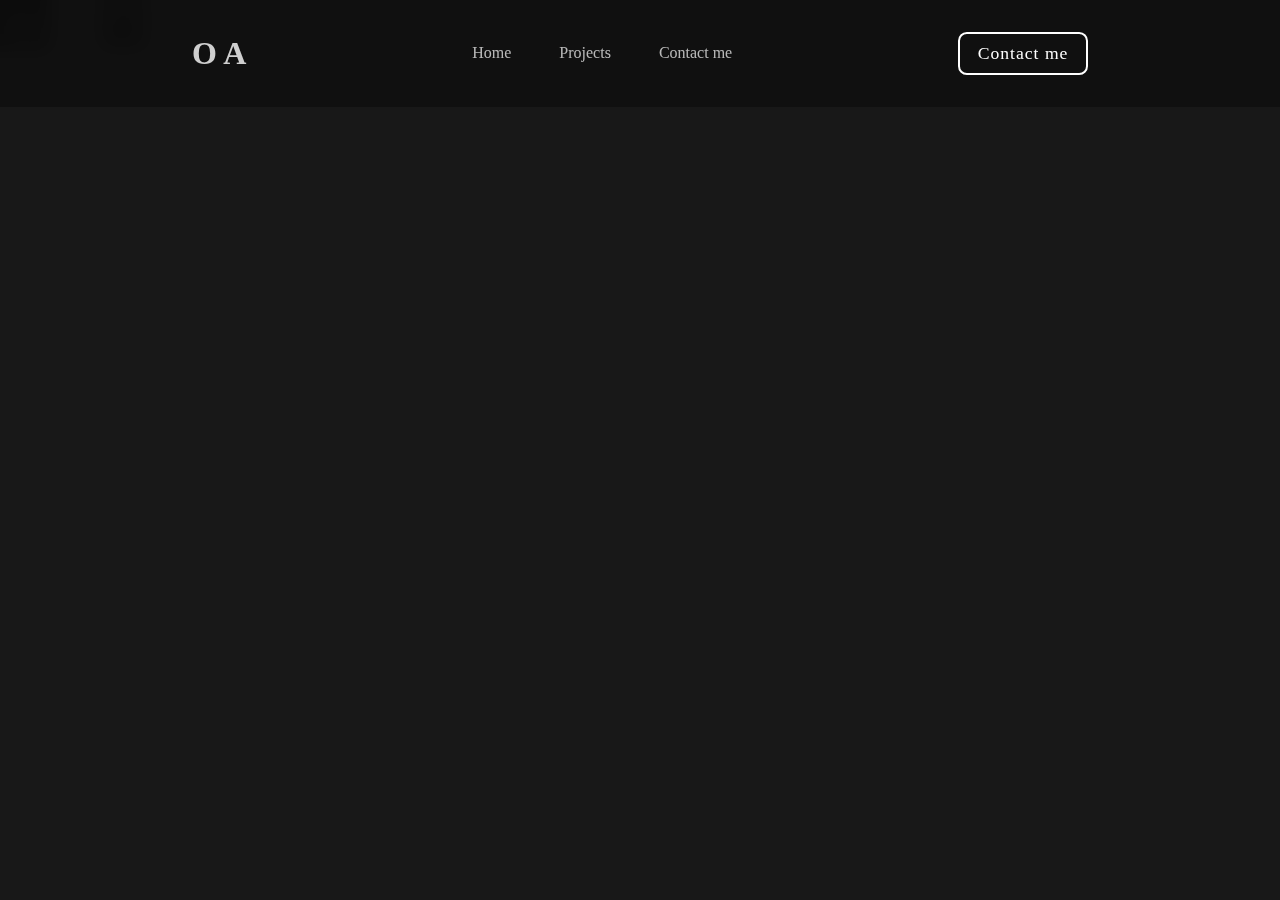
==== index.html @ d5fbc3ef "Created the site and designed nav" ====
<!DOCTYPE html>
<html lang="en">
  <!-- <img src="images/bg.jpg" alt="">--> 
<head>
    <meta charset="UTF-8"/>
    <meta name="viewport" content="width=device-width, initial-scale=1.0"/>
    <link rel="stylesheet" href="style.css"/>

    <title>Portfolio website</title>
  
    <!--<ul class="menu">
        <li class="menu_item">Home</li>
        <li class="menu_item">Projects</li>
        <li class="menu_item">Contact</li>
    </ul>-->
</head>

<body>
    <script src = "script.js"></script>
    <nav>
        <a class = "logo" href="#"> O A</a>
    <ul class="menu">
        <a href="#index.html">Home</a>
        <a href="#projects.html">Projects</a>
        <a href="#contact">Contact me</a>
    </ul>
    <a href="#contact" class="btn">Contact me</a>
    </nav>
  
    
        <!-- <section class="section1">
            <div class="Hello_div"><h1 class="Hello">Hello, my name is Osinachi Atama!</h1>
                <div class="Hello_message"><p>Hello! I'm Osinachi, a Computer Science major 
                    passionate about AI and Machine Learning solutions. I am also 
                    interested in building microprocessor-based projects.
                    </p>
                    <p>Great to meet you!</p>
                </div>
            </div> -->

       
       
        
        <!-- </section>
            <section class="section2">
            <h2 class="section_title1">Projects</h2>
            <div class="Project_gallery">
                <div class="Project1">
                    <img class = "Projectimg" src="images/calc.png" alt="">
                    <div   class="desc">My Calc-U-Later</div>   
                </div>
                
                <div class="Project1">
                    <img class = "Projectimg"src="images/turner_cb.png" alt="">
                    <div  class="desc">Floor</div>  
                </div>
                <div class="Project1">
                    <img class = "Projectimg"src="images/pexels-yaroslav-shuraev-8968660.jpg" alt="">
                    <div   class="desc">Third Project</div>    
                </div> 
            </div> -->

        </section class = "section3"> 
      
        <ul class="icons">
        <li class= "icon" class="linkedin"><a href="https://www.linkedin.com/in/osinachi-atama/"><img height = "50" width="50" src="images/linkedin.png" alt=""></a></li>
        <li class= "icon"><a href="https://github.com/OsinachiAtama"><img class= "github"src="images/github.png" alt="" height="50" width="50"></a></li>
        </ul>
        </section>
</body>
</html>
---- style.css ----
/*fonts
nexa
aquavgrotesque
*/
*{
    margin: 0; 
    padding:0;
    box-sizing: border-box;
    text-decoration: none;
    list-style: none;
    scroll-behavior: smooth;
    font-family: 'Poppins';

}

:root{
    --background: rgb(24,24,24);
    --second-background:rgb(21,21,21);
}

body{ 
    min-height: 100vh;
    background-color: var(--background);
}

nav{
    position: fixed;
    top:0;
    width: 100%;
    padding:2em 15%;
    display:flex;
    align-items: center;
    justify-content: space-between;
    background-color: rgba(15,15,15,0.8);
    backdrop-filter: blur(10px);
    z-index: 1000;
}

ul{ 
    display: flex;
    align-items: center;
    gap: 3em;
}

nav ul a{
    color:white; 
    opacity:0.7;
    transition: 0.2s ease-in-out;
}

nav ul a:hover{
    opacity: 1;
}

.logo{
    font-size: 2em;
    color: white;
    font-weight: 800;
    opacity: 0.8; 
    transition: 0.2s ease-in-out;
}
.logo:hover{
    opacity: 1;
}

.btn{
    padding:0.5em 1em;
    color: white;
    font-weight: 500;
    letter-spacing: 1px;
    border-radius: 0.5em;
    font-size: 1.1em;
    border:2px solid white;
    cursor: pointer;
    transition: 0.3s ease-in-out;
}

.btn:hover{
    
}



/* @font-face {
    font-family:AgencyB ;
    src: url(fonts/AGENCYB.TTF);
}
@font-face {
    font-family: AgencyR;
    src: url(fonts/AGENCYR.TTF);

}
@font-face {
    font-family: Heavynexa;
    src: url(fonts/Nexa-Heavy.ttf);
}
@font-face {
    font-family:Lightnexa;
    src: url(fonts/Nexa-ExtraLight.ttf);
}
@font-face {
    font-family: Margarethy;
    src: url(fonts/Margarethy.ttf);
} 




 .menu_main{
    background-color: black;
    margin: 0px;
    /* font-family:Lightnexa;
    list-style-type: none;
    float: right;
    margin-right: 300px;
    margin-top: 20px; 
    font-size: 22px;  
} 



 .initial1{
    font-family:Margarethy ;
    list-style-type: none;
    font-size: 50px;
    font-weight: 15px;
}
.initial2{
    font-family: Margarethy;
    list-style-type: none;
    font-size: 50px;
    /* margin-left: 30px; 
    font-weight: 15px;
    
} 



/* .Hello{
    font-family: Lightnexa;
    padding-top: 50px;
    padding-left: 50px;
    color:white;
}

.Hello_message{
    height: 400px;
    width: 400px;
    font-size: 30px;
    padding-left: 50px;
    padding-top: 0px;
    color:white;
}

.Hello_div{
    padding-top:200px ;
    font-family: AgencyR;
    font-size: 20px;
} */


/* .menu_main{
    font-family:Lightnexa;
    list-style-type: none;
    float: right;
    margin-right: 300px;
    margin-top: 20px; 
    font-size: 22px;
   

} */
/* .menu{ 
    float: left;
    //margin: 10px;
    
    text-decoration: none;
}
.menu_main:hover{
    font-family: Heavynexa;  
    color: rgb(39, 30, 30); 
   
}



body{

    /*background-position: 300px 300px;*/
    /*background-color:rgba(65, 61, 61, 0.627);
    /*margin-top: 50px;
    /*background-position:0px 100px;  
    background-repeat: no-repeat;
    background-attachment: scroll;
    background-color: rgb(21, 17, 17);
    
    background-size: contain;
  
   
    
}

.section2{
    background-color:rgba(247, 245, 249, 0.3) ;
    font-family: Lightnexa;
    border-radius: 25px;
    color: white;
    height: 500px;
    margin-bottom: 150px;   

   
}

.section_title1{ 
    text-align: center;
    font-family: Lightnexa;
    font-size: 30px;
    padding-top:40px;
}

.section_title1:hover{
   font-size: 35px;
   
}

.Project_gallery{
   
    /* margin-right: 20%; 
    margin-top: 60px;
    position: relative;
    left: 300px;
   
    top: 0;
    bottom: 0;
    
    right:0;
    margin: auto;
    /* float: right; 
 
   
}

.Project1{    
   float: left;
   padding: 10px;
   padding-left:130px; 
   position: relative;

   
}

.Projectimg{
    height: 250px;
    width: 200px;  
    border-radius: 5px;    
}

.Projectimg:hover{
    height: 270px;
    width: 220px;   
}


.desc{
    width: 200px;
    text-align: center;
}

.section3{
    border-style: solid;
    border-width: 5px;
    
    text-align: center;
} */
/* 
.icons{
    display: inline-block;    
    list-style-type: none;
    margin-inline-start: 41.5%;

   

} 

.icon{
    display: block;
    list-style-type: none;    
    float: left; 
    margin: 20px;
   
} 

.linkedin{ 
    margin-left: 100px;
} */
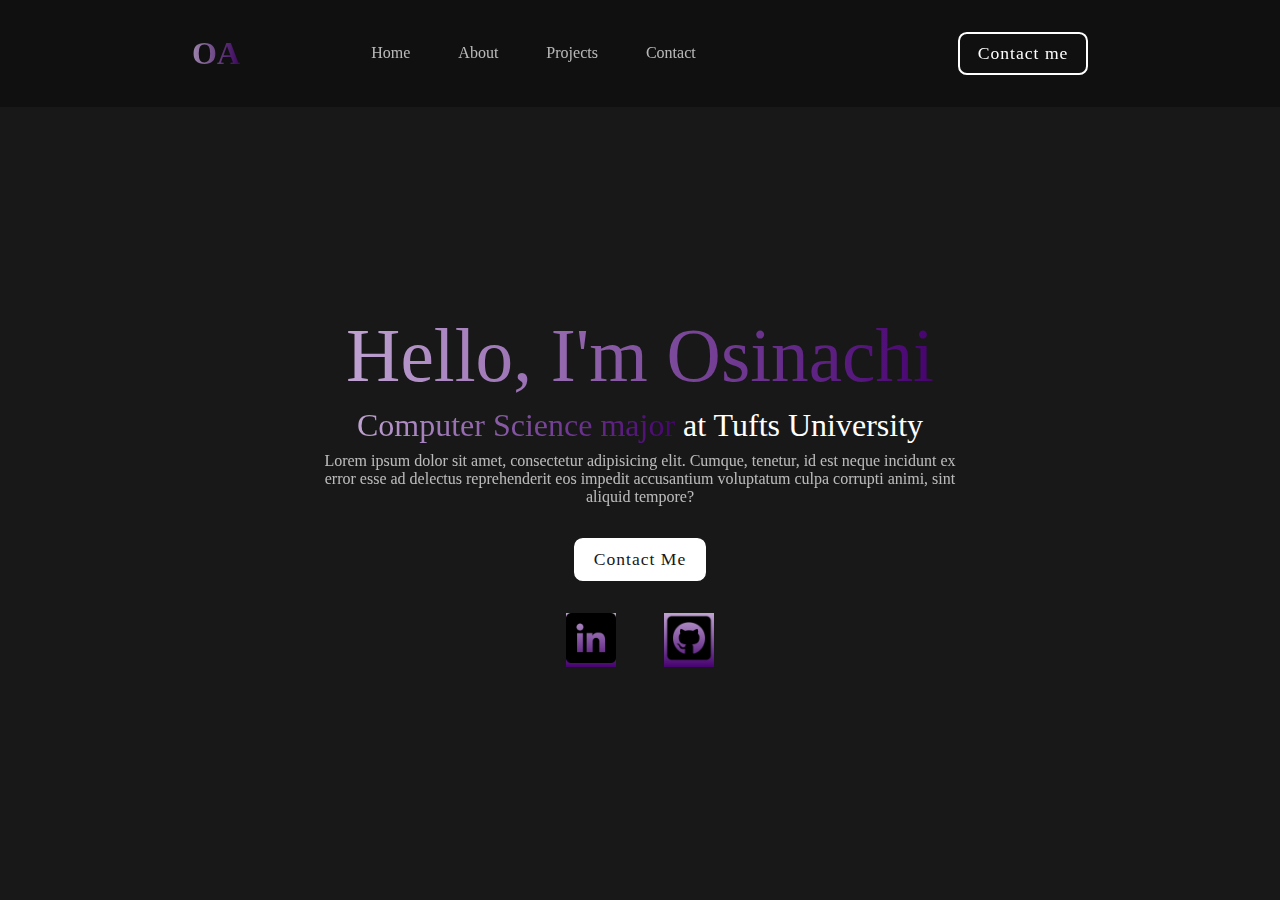
==== commit f45c7b3e: "Completed home page with gradient, little info and links to linedin and github" ====
--- a/index.html
+++ b/index.html
@@ -7,27 +7,49 @@
     <link rel="stylesheet" href="style.css"/>
 
     <title>Portfolio website</title>
-  
-    <!--<ul class="menu">
-        <li class="menu_item">Home</li>
-        <li class="menu_item">Projects</li>
-        <li class="menu_item">Contact</li>
-    </ul>-->
 </head>
 
 <body>
+    
+    <nav>
+        <a href="#" class = "logo" ><span>OA</span> </a>
+        <ul class="menu">
+            <a href="#index.html">Home</a>
+            <a href="#about.html">About</a>
+            <a href="#projects.html">Projects</a>
+            <a href="#contact">Contact</a>
+        </ul>
+        <!--Diff between an id and a class is that an id should be unique
+        but a class can be reused. "i" is used to italicize things -->
+        <i class="bx bx-menu-alt-right" id="menu"></i>
+        <a href="#contact" class="btn">Contact me</a>
+    </nav>
+    
+    <section id="home">
+        <img class = "profile" src="images/profile.jpg" alt="">
+
+        <div class="info-box">
+            <h1><span>Hello, I'm Osinachi</span></h1>
+            <h3><span>Computer Science major</span> at Tufts University</h3>
+            <p>Lorem ipsum dolor sit amet, consectetur adipisicing elit. 
+                Cumque, tenetur, id est neque incidunt ex error esse ad 
+                delectus reprehenderit eos impedit accusantium voluptatum 
+                culpa corrupti animi, sint aliquid tempore?</p>
+
+        </div>
+        <div class="btn-box">
+            <div class="btn">Contact Me</div>
+        </div>
+
+        <ul class="icons">
+            <a class= "icon" class="linkedin" href="https://www.linkedin.com/in/osinachi-atama/"><img height = "50" width="50" src="images/linkedin.png" alt=""></a>
+            <a class= "icon" href="https://github.com/OsinachiAtama"><img class= "github"src="images/github.png" alt="" height="50" width="50"></a>
+        </ul>
+
+
+    </section>
+
     <script src = "script.js"></script>
-    <nav>
-        <a class = "logo" href="#"> O A</a>
-    <ul class="menu">
-        <a href="#index.html">Home</a>
-        <a href="#projects.html">Projects</a>
-        <a href="#contact">Contact me</a>
-    </ul>
-    <a href="#contact" class="btn">Contact me</a>
-    </nav>
-  
-    
         <!-- <section class="section1">
             <div class="Hello_div"><h1 class="Hello">Hello, my name is Osinachi Atama!</h1>
                 <div class="Hello_message"><p>Hello! I'm Osinachi, a Computer Science major 
@@ -59,13 +81,5 @@
                     <div   class="desc">Third Project</div>    
                 </div> 
             </div> -->
-
-        </section class = "section3"> 
-      
-        <ul class="icons">
-        <li class= "icon" class="linkedin"><a href="https://www.linkedin.com/in/osinachi-atama/"><img height = "50" width="50" src="images/linkedin.png" alt=""></a></li>
-        <li class= "icon"><a href="https://github.com/OsinachiAtama"><img class= "github"src="images/github.png" alt="" height="50" width="50"></a></li>
-        </ul>
-        </section>
 </body>
 </html>--- a/style.css
+++ b/style.css
@@ -39,6 +39,7 @@
 ul{ 
     display: flex;
     align-items: center;
+    /*Creates a gap between every element in ul*/
     gap: 3em;
 }
 
@@ -76,8 +77,106 @@
 }
 
 .btn:hover{
-    
-}
+    background-color: white;
+    color: var(--background);
+    
+}
+
+span{
+    /*Sets the background of the text*/
+    background: linear-gradient(to right, #c0a3d2, #46036f );
+    /*Makes that background to only appear behind the text*/
+    background-clip: text;
+    /*Makes the text transparent so that it gets the color behind it..
+    Soo cool*/
+    color: transparent;
+}
+
+#menu{
+    color: white;
+    font-size: 3em;
+
+}
+
+section{
+    min-height: 100vh;
+    padding: 5% 15%;
+}
+
+#home{
+    display: flex;
+    /*This stacks everything in the flex from top to bottom*/
+    flex-direction: column;
+    align-items: center;
+    justify-content: center;
+    gap:2em;
+    color: white;
+}
+
+.profile{
+    width: 25vh;
+    border-radius: 50%;
+    margin-top: 3em;
+}
+
+.info-box{
+    display: flex;
+    flex-direction: column;
+    text-align: center;
+    gap:0.5em;
+    max-width: 650px;
+}
+
+.info-box h1{
+    font-size: 4.7em;
+    font-weight: 500;
+}
+
+.info-box h3{
+    font-size: 2em;
+    font-weight: 400;
+}
+
+.info-box p{
+    opacity: 0.7;
+}
+
+.btn-box{
+    display: flex;
+    gap: 1em;
+    align-items: center;
+    
+}
+
+.btn-box .btn:nth-of-type(1){
+    background-color:white;
+    color:var(--background);
+   
+}
+
+.btn-box .btn:nth-of-type(1):hover{
+    background-color:var(--background);
+    color:white;
+}
+
+.icon{
+    height: 6vh;
+    background: linear-gradient(to bottom, #c0a3d2, #46036f);
+    border:linear-gradient(to bottom, #c0a3d2, #46036f) ; 
+    background-clip: content-box;
+    gap:3em; 
+} 
+
+
+::-webkit-scrollbar{
+    width: 20px;
+    background-color: var(--background);
+}
+
+::-webkit-scrollbar-thumb{
+    background: linear-gradient(to bottom, #c0a3d2, #46036f ) ;
+}
+
 
 
 
@@ -272,23 +371,3 @@
     text-align: center;
 } */
 /* 
-.icons{
-    display: inline-block;    
-    list-style-type: none;
-    margin-inline-start: 41.5%;
-
-   
-
-} 
-
-.icon{
-    display: block;
-    list-style-type: none;    
-    float: left; 
-    margin: 20px;
-   
-} 
-
-.linkedin{ 
-    margin-left: 100px;
-} */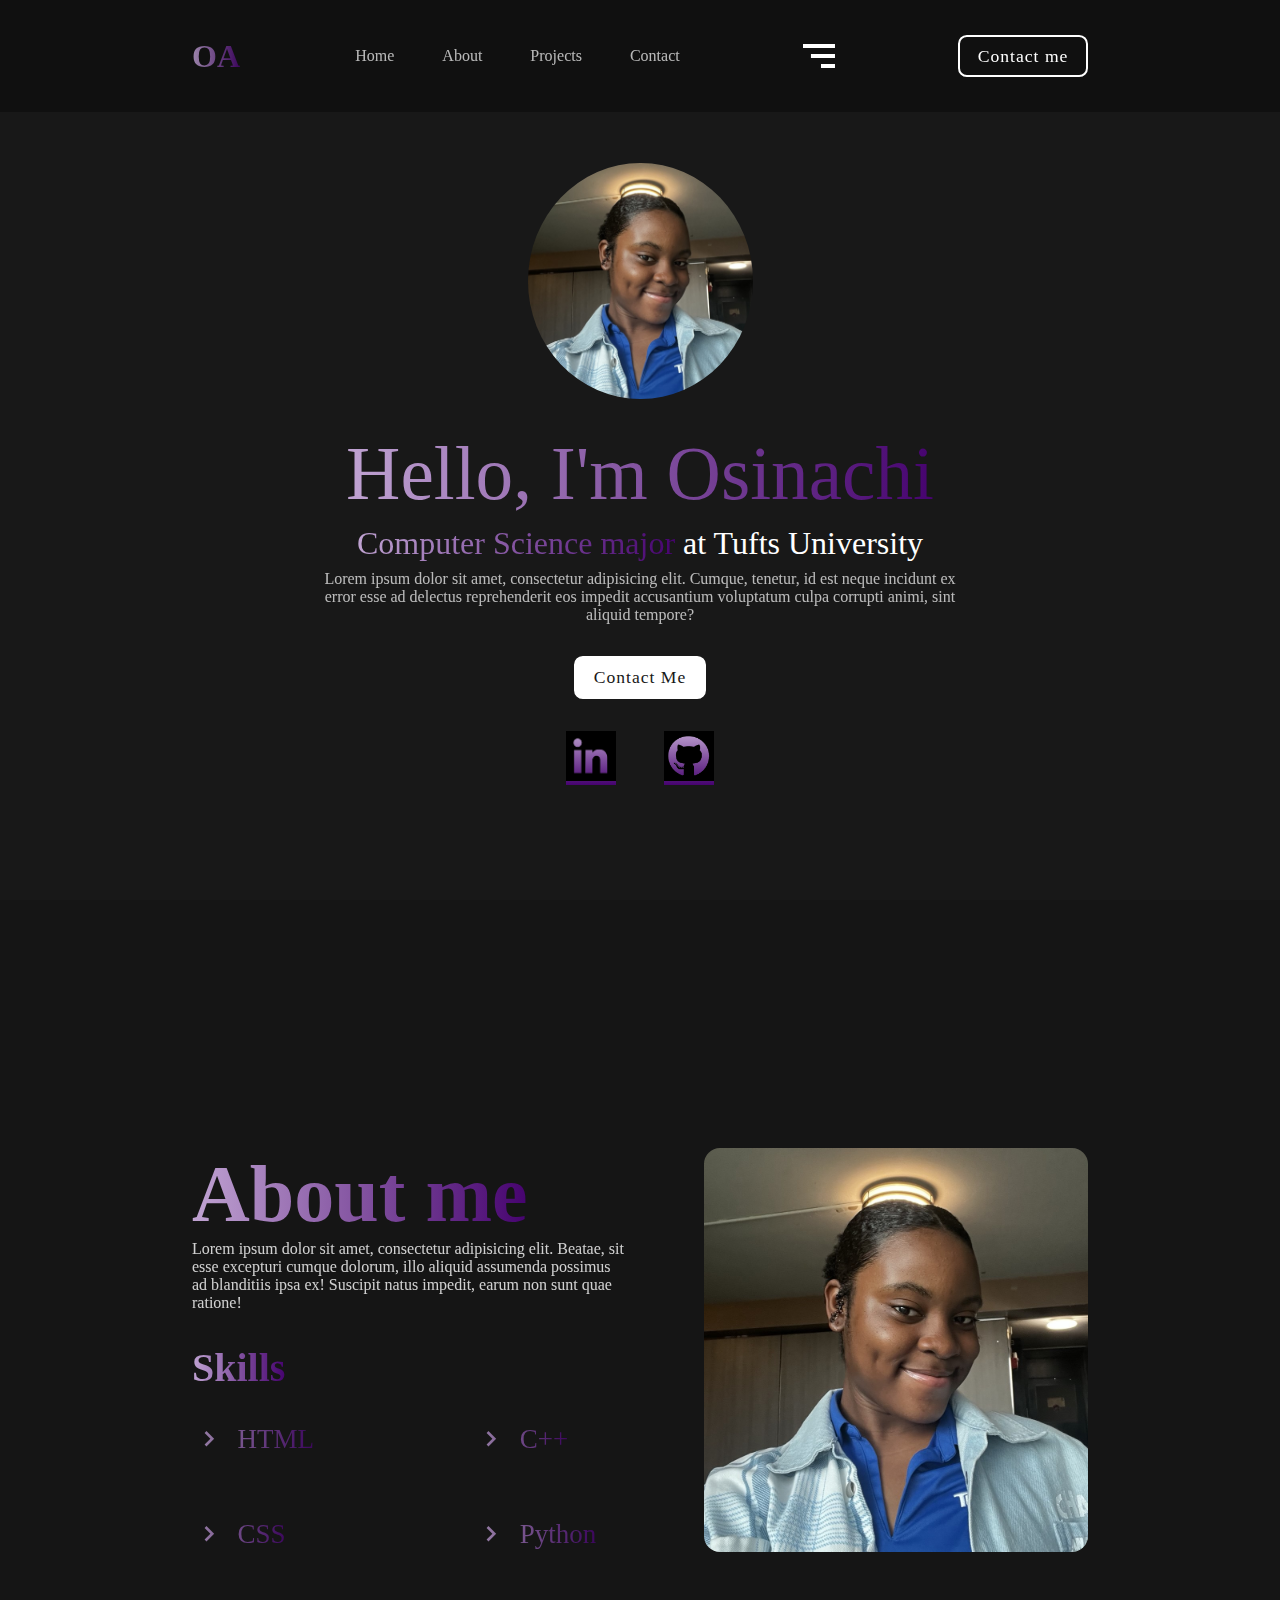
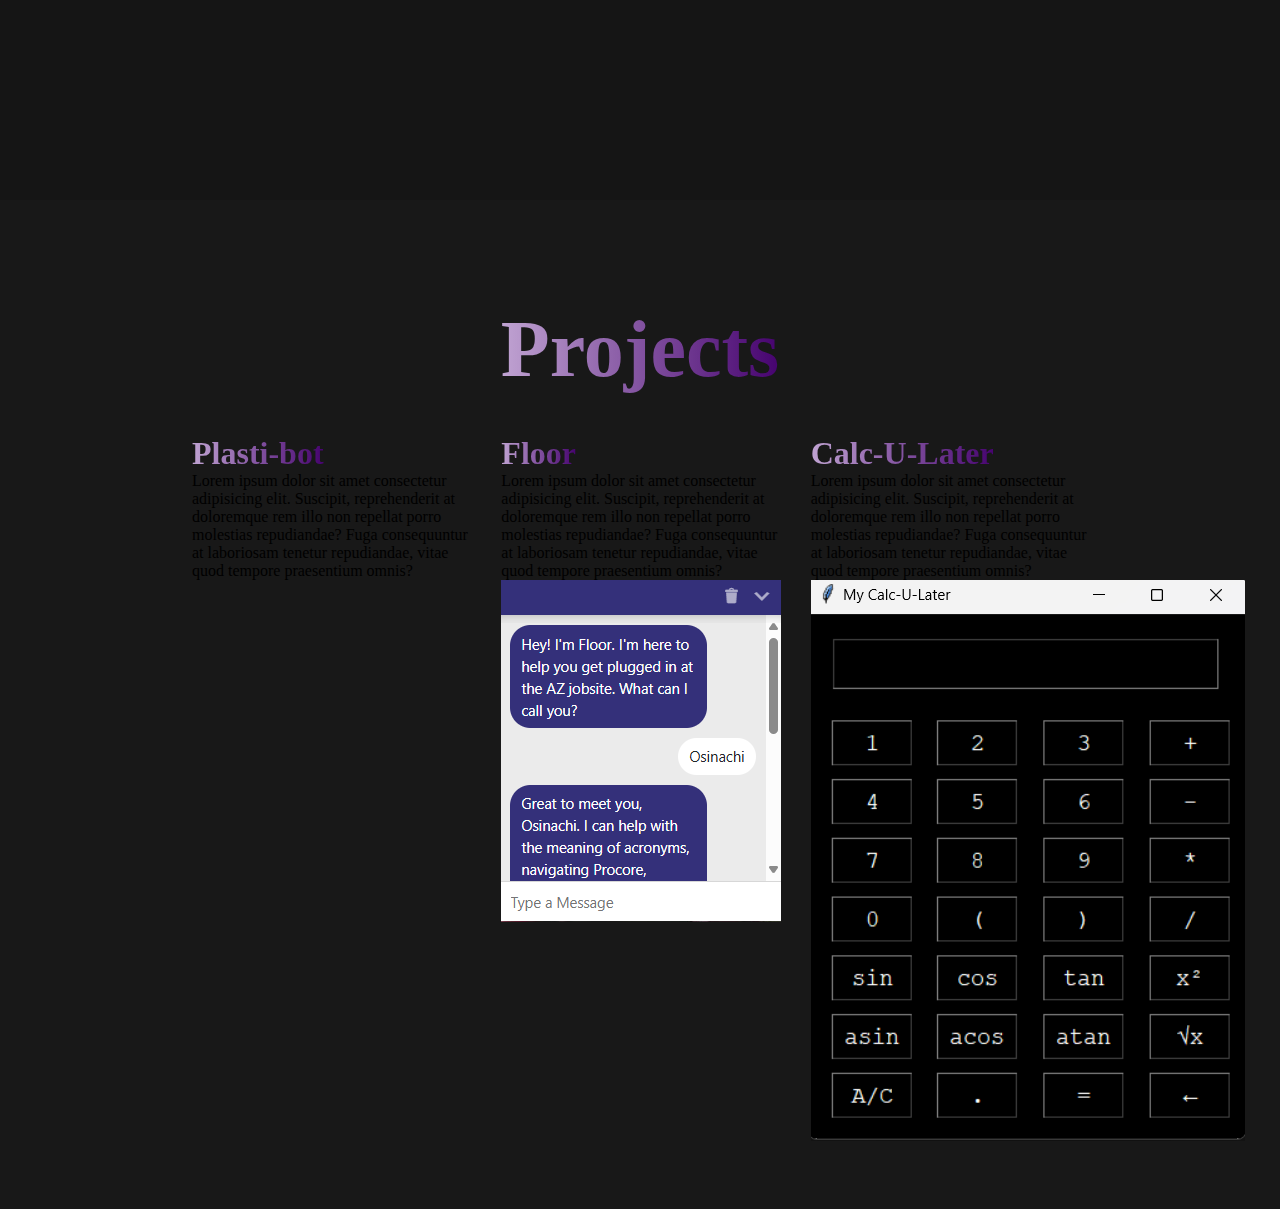
==== commit 0d8f2e03: "Completed about page, started Projects page" ====
--- a/index.html
+++ b/index.html
@@ -4,6 +4,9 @@
 <head>
     <meta charset="UTF-8"/>
     <meta name="viewport" content="width=device-width, initial-scale=1.0"/>
+    <!-- Used to add the website where I will be linking my icos from: -->
+    <link href='https://unpkg.com/boxicons@2.1.1/css/boxicons.min.css' 
+    rel='stylesheet'>
     <link rel="stylesheet" href="style.css"/>
 
     <title>Portfolio website</title>
@@ -21,7 +24,8 @@
         </ul>
         <!--Diff between an id and a class is that an id should be unique
         but a class can be reused. "i" is used to italicize things -->
-        <i class="bx bx-menu-alt-right" id="menu"></i>
+        <i class="bx bx-menu-alt-right" id="menu"></i> 
+         <!-- i tag is also used to add icons... -->
         <a href="#contact" class="btn">Contact me</a>
     </nav>
     
@@ -46,6 +50,90 @@
             <a class= "icon" href="https://github.com/OsinachiAtama"><img class= "github"src="images/github.png" alt="" height="50" width="50"></a>
         </ul>
 
+
+    </section>
+
+    <section id="about">
+        <div class="about-box">
+            <div class="about-info">
+                <h1><span>About me</span></h1>
+                <p>Lorem ipsum dolor sit amet, consectetur adipisicing elit. 
+                Beatae, sit esse excepturi cumque dolorum, illo aliquid 
+                assumenda possimus ad blanditiis ipsa ex! Suscipit natus 
+                impedit, earum non sunt quae ratione!</p>
+            </div>
+
+            <h2><span>Skills</span></h2>
+
+            <div class=" skills"> 
+                <ul>
+                    <li>
+                        <span><i class='bx bx-chevron-right'></i>HTML</span>
+                    </li>
+
+                    <li>
+                        <span><i class='bx bx-chevron-right'></i>CSS</span>
+                    </li>
+                </ul>
+                <ul>
+                    <li>
+                        <span><i class='bx bx-chevron-right'></i>C++</span>
+                    </li>
+
+                    <li>
+                        <span><i class='bx bx-chevron-right'></i>Python</span>
+                    </li>
+                </ul>
+            </div>
+             
+        </div>
+        <img src="./images/profile.jpg" alt="">
+    </section>
+
+    <section class="Projects">
+        <h1 class="header"><span>Projects</span></h1>
+        
+        <div class="project-container">
+            <div class="box">
+                <h1><span>Plasti-bot</span></h1>
+                <p>
+                    Lorem ipsum dolor sit amet consectetur adipisicing elit. 
+                    Suscipit, reprehenderit at doloremque rem illo non repellat
+                    porro molestias repudiandae? Fuga consequuntur at 
+                    laboriosam tenetur repudiandae, vitae quod tempore 
+                    praesentium omnis?
+                </p>
+                <img src="./images/pbot_img.jpg" alt="">
+
+            </div>
+
+            <div class="box">
+                <h1><span>Floor</span></h1>
+                <p>
+                    Lorem ipsum dolor sit amet consectetur adipisicing elit. 
+                    Suscipit, reprehenderit at doloremque rem illo non repellat
+                    porro molestias repudiandae? Fuga consequuntur at 
+                    laboriosam tenetur repudiandae, vitae quod tempore 
+                    praesentium omnis?
+                </p>
+                <img src="./images/turner_cb.png" alt="">
+
+            </div>
+
+            <div class="box">
+                <h1><span>Calc-U-Later</span></h1>
+                <p>
+                    Lorem ipsum dolor sit amet consectetur adipisicing elit. 
+                    Suscipit, reprehenderit at doloremque rem illo non repellat
+                    porro molestias repudiandae? Fuga consequuntur at 
+                    laboriosam tenetur repudiandae, vitae quod tempore 
+                    praesentium omnis?
+                </p>
+                <img src="./images/calc.png" alt="">
+
+            </div>
+
+        </div>
 
     </section>
 
--- a/style.css
+++ b/style.css
@@ -114,7 +114,8 @@
 }
 
 .profile{
-    width: 25vh;
+    width: 25vh; /*25% view port height, useful in creating responsive designs
+    vw means viewport width*/
     border-radius: 50%;
     margin-top: 3em;
 }
@@ -176,6 +177,92 @@
 ::-webkit-scrollbar-thumb{
     background: linear-gradient(to bottom, #c0a3d2, #46036f ) ;
 }
+
+/*---------------------About page-------------------*/
+
+#about{
+    background-color: var(--second-background);
+    display: flex;
+    align-items: center;
+    justify-content: center;
+    gap:5em;
+}
+
+#about img{
+    width: 30vw;
+    border-radius: 1em;
+}
+
+.about-box{
+    display: flex;
+    flex-direction: column;
+    text-align: left;
+    gap: 2em;
+}
+
+.about-box h1{
+    font-size: 5em;
+}
+
+.about-box p{
+    color:white;
+    opacity: 0.8;
+}
+
+.skills{
+    display: flex;
+    text-align: left;
+    gap:10em;
+}
+
+.skills ul{
+    font-size: 1.3em;
+    font-weight: 500;
+    display: flex;
+    flex-direction: column;
+    color: white;
+    opacity:0.8;
+    align-items: baseline;
+}
+
+.skills ul li span{
+    display:flex;
+    align-items: center;
+    gap:0.5em;
+    font-size: 1.3em;
+    transition: 0.3s ease-in-out;
+}
+
+.skills ul li span:hover{
+    transform: translateX(10px); /*Moves everything to the right 10px when you hover*/
+}
+
+.skills ul li i{
+    font-size: 1.2em;
+}
+
+.about-box h2{
+    font-size: 2.5em;
+}
+
+/*---------------------Projects page-------------------*/
+
+#projects{
+    background-color: var(--background);
+}
+
+.header{
+    text-align: center;
+    font-size: 5em;
+    margin: 0.5em 0;
+}
+
+.project-container{
+    display: grid;
+    grid-template-columns: repeat(auto-fit, minmax(250px, 1fr));
+    gap: 2em;
+}
+
 
 
 
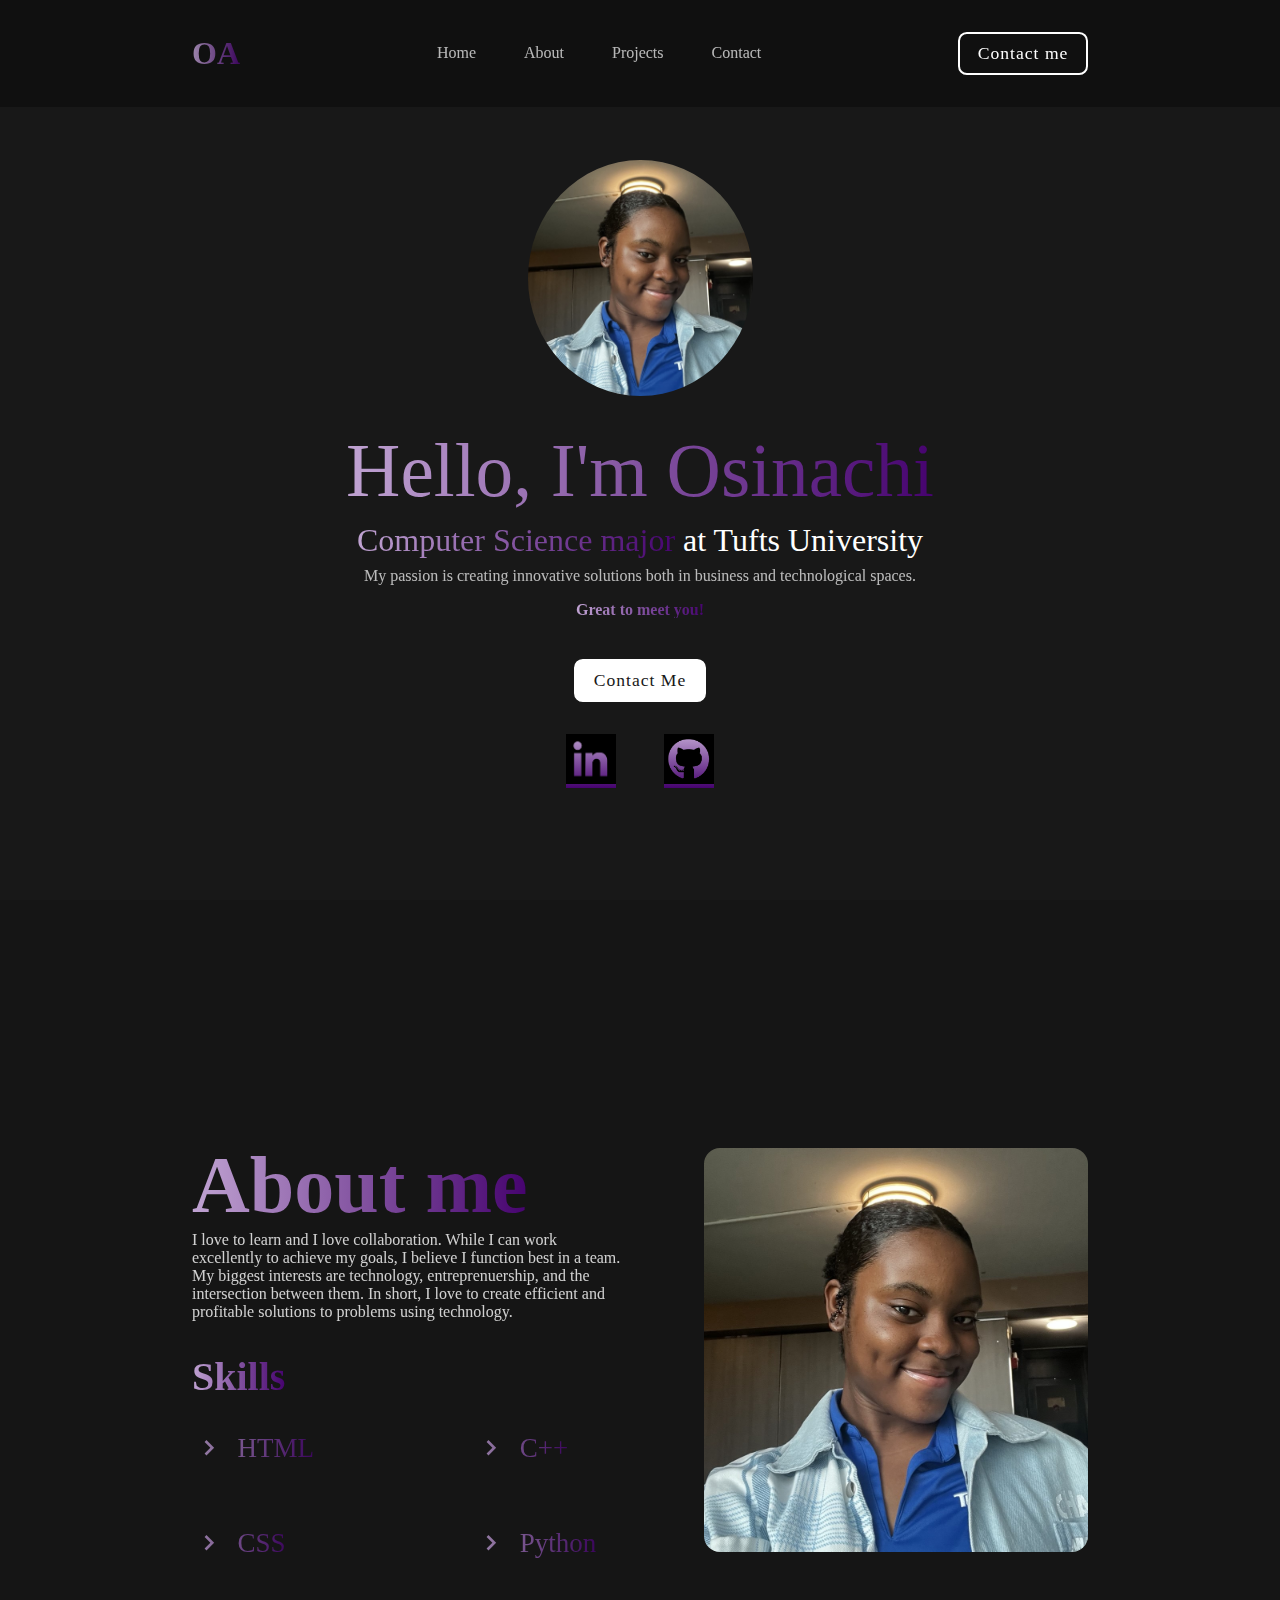
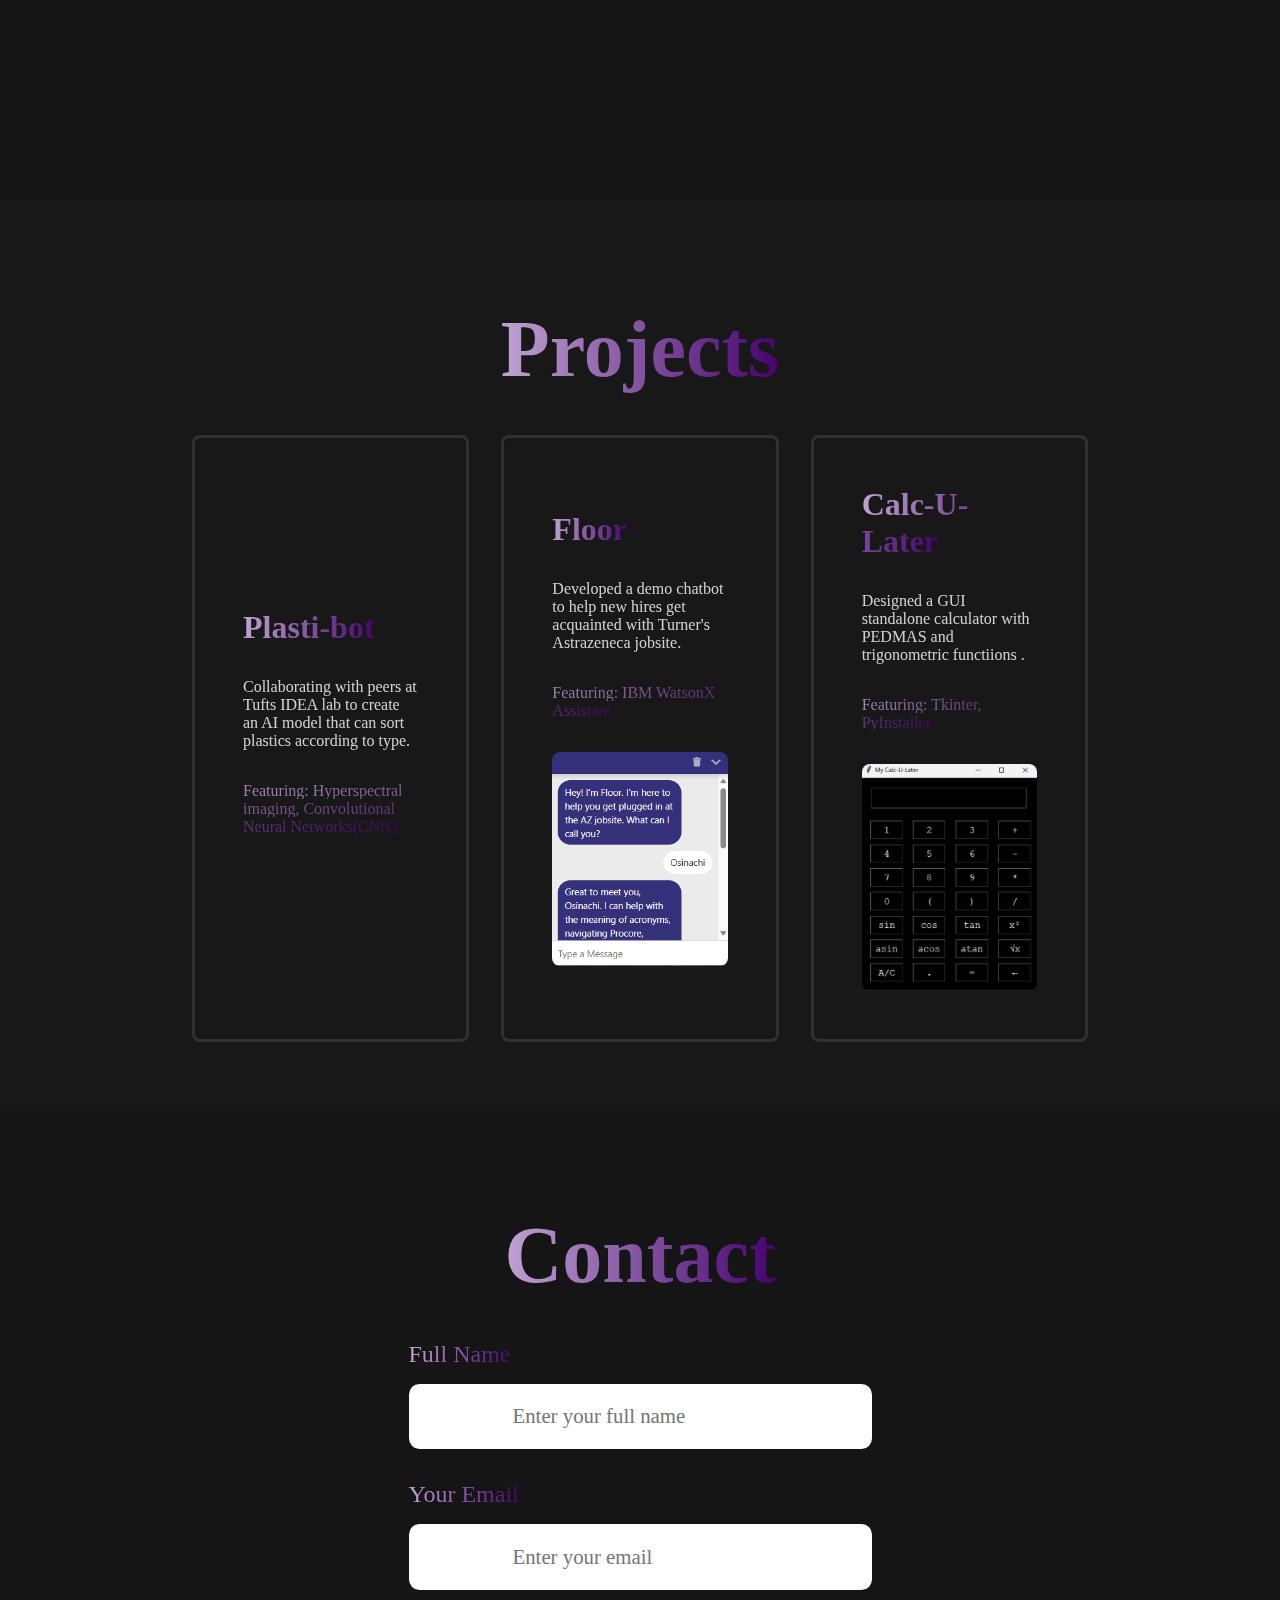
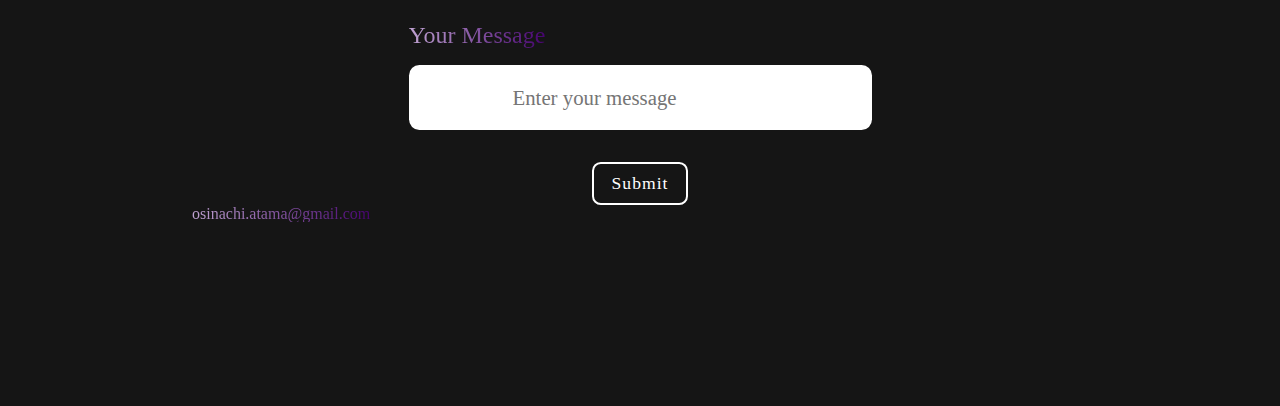
==== commit 145c6767: "Added new images, reviewed info boxes to put the right information" ====
--- a/index.html
+++ b/index.html
@@ -17,14 +17,14 @@
     <nav>
         <a href="#" class = "logo" ><span>OA</span> </a>
         <ul class="menu">
-            <a href="#index.html">Home</a>
-            <a href="#about.html">About</a>
-            <a href="#projects.html">Projects</a>
+            <a href="#home">Home</a>
+            <a href="#about">About</a>
+            <a href="#Projects">Projects</a>
             <a href="#contact">Contact</a>
         </ul>
         <!--Diff between an id and a class is that an id should be unique
         but a class can be reused. "i" is used to italicize things -->
-        <i class="bx bx-menu-alt-right" id="menu"></i> 
+        <!-- <i class="bx bx-menu-alt-right" id="menu"></i>  -->
          <!-- i tag is also used to add icons... -->
         <a href="#contact" class="btn">Contact me</a>
     </nav>
@@ -35,10 +35,11 @@
         <div class="info-box">
             <h1><span>Hello, I'm Osinachi</span></h1>
             <h3><span>Computer Science major</span> at Tufts University</h3>
-            <p>Lorem ipsum dolor sit amet, consectetur adipisicing elit. 
-                Cumque, tenetur, id est neque incidunt ex error esse ad 
-                delectus reprehenderit eos impedit accusantium voluptatum 
-                culpa corrupti animi, sint aliquid tempore?</p>
+            <p>My passion is creating innovative solutions both in business 
+                and technological spaces.
+               
+            </p>
+            <p> <h4><span> Great to meet you!</span></h4></p>
 
         </div>
         <div class="btn-box">
@@ -57,10 +58,13 @@
         <div class="about-box">
             <div class="about-info">
                 <h1><span>About me</span></h1>
-                <p>Lorem ipsum dolor sit amet, consectetur adipisicing elit. 
-                Beatae, sit esse excepturi cumque dolorum, illo aliquid 
-                assumenda possimus ad blanditiis ipsa ex! Suscipit natus 
-                impedit, earum non sunt quae ratione!</p>
+                <p>I love to learn and I love collaboration. While I can work 
+                    excellently to achieve my goals, I believe I function best 
+                    in a team. My biggest interests are technology, entreprenuership,
+                    and the intersection between them. In short, I love to create 
+                    efficient and profitable solutions to problems using technology.
+                 
+                </p>
             </div>
 
             <h2><span>Skills</span></h2>
@@ -90,32 +94,31 @@
         <img src="./images/profile.jpg" alt="">
     </section>
 
-    <section class="Projects">
+    <section id="Projects">
         <h1 class="header"><span>Projects</span></h1>
         
         <div class="project-container">
             <div class="box">
                 <h1><span>Plasti-bot</span></h1>
                 <p>
-                    Lorem ipsum dolor sit amet consectetur adipisicing elit. 
-                    Suscipit, reprehenderit at doloremque rem illo non repellat
-                    porro molestias repudiandae? Fuga consequuntur at 
-                    laboriosam tenetur repudiandae, vitae quod tempore 
-                    praesentium omnis?
+                    Collaborating with peers at Tufts IDEA lab to create an 
+                    AI model that can sort plastics according to type.
                 </p>
-                <img src="./images/pbot_img.jpg" alt="">
+                <p><span>Featuring: Hyperspectral imaging, Convolutional 
+                    Neural Networks(CNN). 
+                </span></p>
+                <img src="./images/pbot2.jpg" alt="">
 
             </div>
 
             <div class="box">
                 <h1><span>Floor</span></h1>
                 <p>
-                    Lorem ipsum dolor sit amet consectetur adipisicing elit. 
-                    Suscipit, reprehenderit at doloremque rem illo non repellat
-                    porro molestias repudiandae? Fuga consequuntur at 
-                    laboriosam tenetur repudiandae, vitae quod tempore 
-                    praesentium omnis?
+                    Developed a demo chatbot to help new hires get acquainted 
+                    with Turner's Astrazeneca jobsite.
                 </p>
+                <p><span>Featuring: IBM WatsonX Assistant 
+                </span></p>
                 <img src="./images/turner_cb.png" alt="">
 
             </div>
@@ -123,12 +126,11 @@
             <div class="box">
                 <h1><span>Calc-U-Later</span></h1>
                 <p>
-                    Lorem ipsum dolor sit amet consectetur adipisicing elit. 
-                    Suscipit, reprehenderit at doloremque rem illo non repellat
-                    porro molestias repudiandae? Fuga consequuntur at 
-                    laboriosam tenetur repudiandae, vitae quod tempore 
-                    praesentium omnis?
+                  Designed a GUI standalone calculator with PEDMAS and 
+                  trigonometric functiions . 
                 </p>
+                <p><span>Featuring: Tkinter, PyInstaller
+                </span></p>
                 <img src="./images/calc.png" alt="">
 
             </div>
@@ -137,37 +139,42 @@
 
     </section>
 
+    <section id="contact">
+        <h1 class="header"><span>Contact</span></h1>
+
+        <form action="#">
+            <div class="input-box">
+                <span>Full Name</span>
+                <input type="text" placeholder="Enter your full name">
+            </div>
+
+            <div class="input-box">
+                <span>Your Email</span>
+                <input type="text" placeholder="Enter your email">
+            </div>
+
+            <div class="input-box">
+                <span>Your Message</span>
+                <input type="text" placeholder="Enter your message">
+            </div>
+
+            <div class="btn">Submit</div>
+        </form>
+
+        <footer>
+            <div class="col-left">
+                <span> 
+                    osinachi.atama@gmail.com
+                </span>
+            </div>
+
+            <div class="col-right">
+
+            </div>
+        </footer>
+
+    </section>
     <script src = "script.js"></script>
-        <!-- <section class="section1">
-            <div class="Hello_div"><h1 class="Hello">Hello, my name is Osinachi Atama!</h1>
-                <div class="Hello_message"><p>Hello! I'm Osinachi, a Computer Science major 
-                    passionate about AI and Machine Learning solutions. I am also 
-                    interested in building microprocessor-based projects.
-                    </p>
-                    <p>Great to meet you!</p>
-                </div>
-            </div> -->
-
-       
-       
-        
-        <!-- </section>
-            <section class="section2">
-            <h2 class="section_title1">Projects</h2>
-            <div class="Project_gallery">
-                <div class="Project1">
-                    <img class = "Projectimg" src="images/calc.png" alt="">
-                    <div   class="desc">My Calc-U-Later</div>   
-                </div>
-                
-                <div class="Project1">
-                    <img class = "Projectimg"src="images/turner_cb.png" alt="">
-                    <div  class="desc">Floor</div>  
-                </div>
-                <div class="Project1">
-                    <img class = "Projectimg"src="images/pexels-yaroslav-shuraev-8968660.jpg" alt="">
-                    <div   class="desc">Third Project</div>    
-                </div> 
-            </div> -->
+    
 </body>
 </html>--- a/style.css
+++ b/style.css
@@ -263,6 +263,77 @@
     gap: 2em;
 }
 
+.box{
+    border: 3px solid rgb(49,49,49);
+    border-radius: 0.5em;
+    display: flex;
+    flex-direction: column;
+    justify-content: center;
+    overflow: hidden;
+    object-fit: cover;
+    padding: 3em;
+    gap: 2em;
+    color: white;
+    cursor: pointer;
+    transition: 0.3s ease-in-out;
+    
+}
+
+.box:hover{
+    border: 3px solid rgb(100,100,100);
+}
+
+.box h1{
+    font-size: 2em;
+}
+
+.box p{
+    opacity:0.8;
+}
+
+.box img{
+    min-width: 25px;
+    border-radius:0.5em;
+}
+
+
+/*---------------------Contact page-------------------*/
+
+#contact{
+    background-color: var(--second-background);
+}
+
+form{
+    display: flex;
+    flex-direction: column;
+    align-items: center;
+    justify-content: center;
+    gap: 2em;
+
+}
+
+form .input-box{
+    display: flex;
+    flex-direction: column;
+    align-items: baseline;
+    gap: 1em;
+}
+
+.input-box span{
+    font-size: 1.5em;
+}
+
+form input{
+    font-size: 1.3em;
+    padding: 1em 5em;
+    border-radius: 0.5em;
+    border: none;
+    outline: none;
+}
+
+form input:focus{ /*Focus means when you click, this is different from hover*/
+    background: rgb(229,229,229);
+}
 
 
 
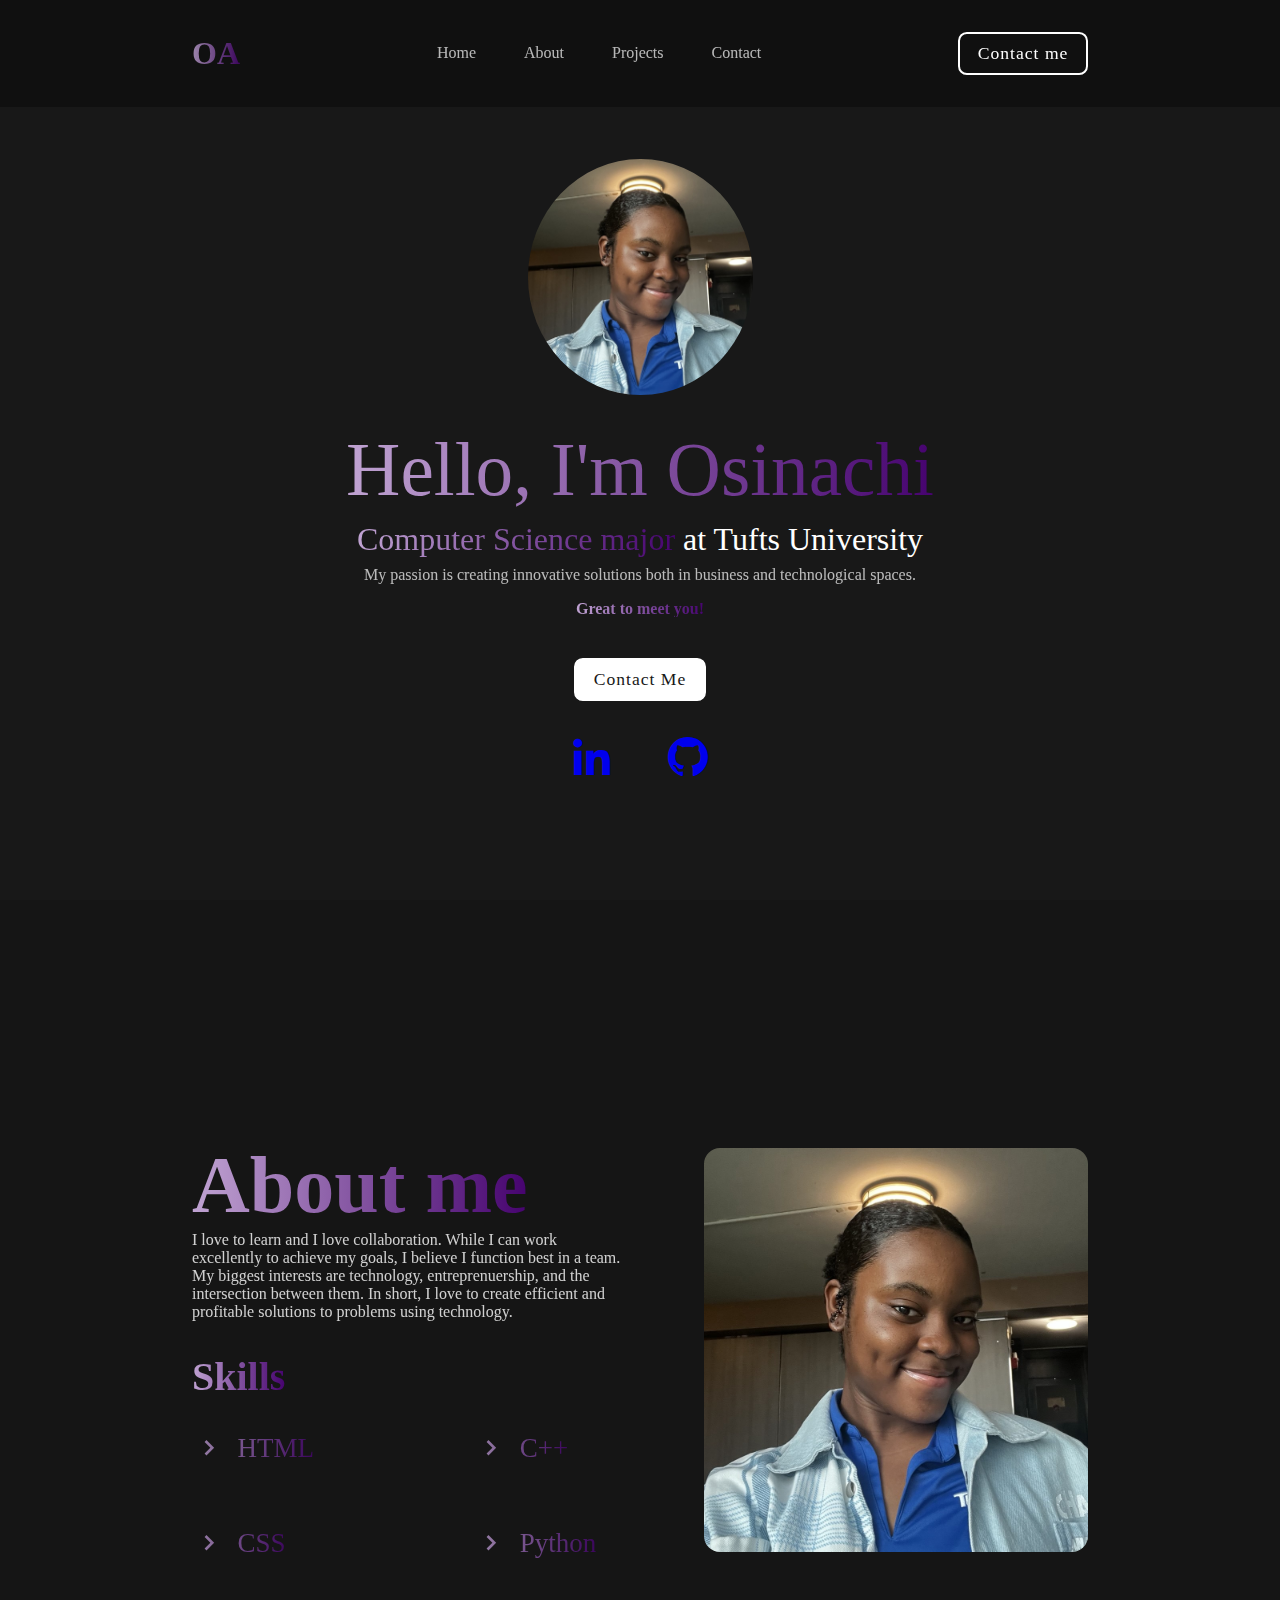
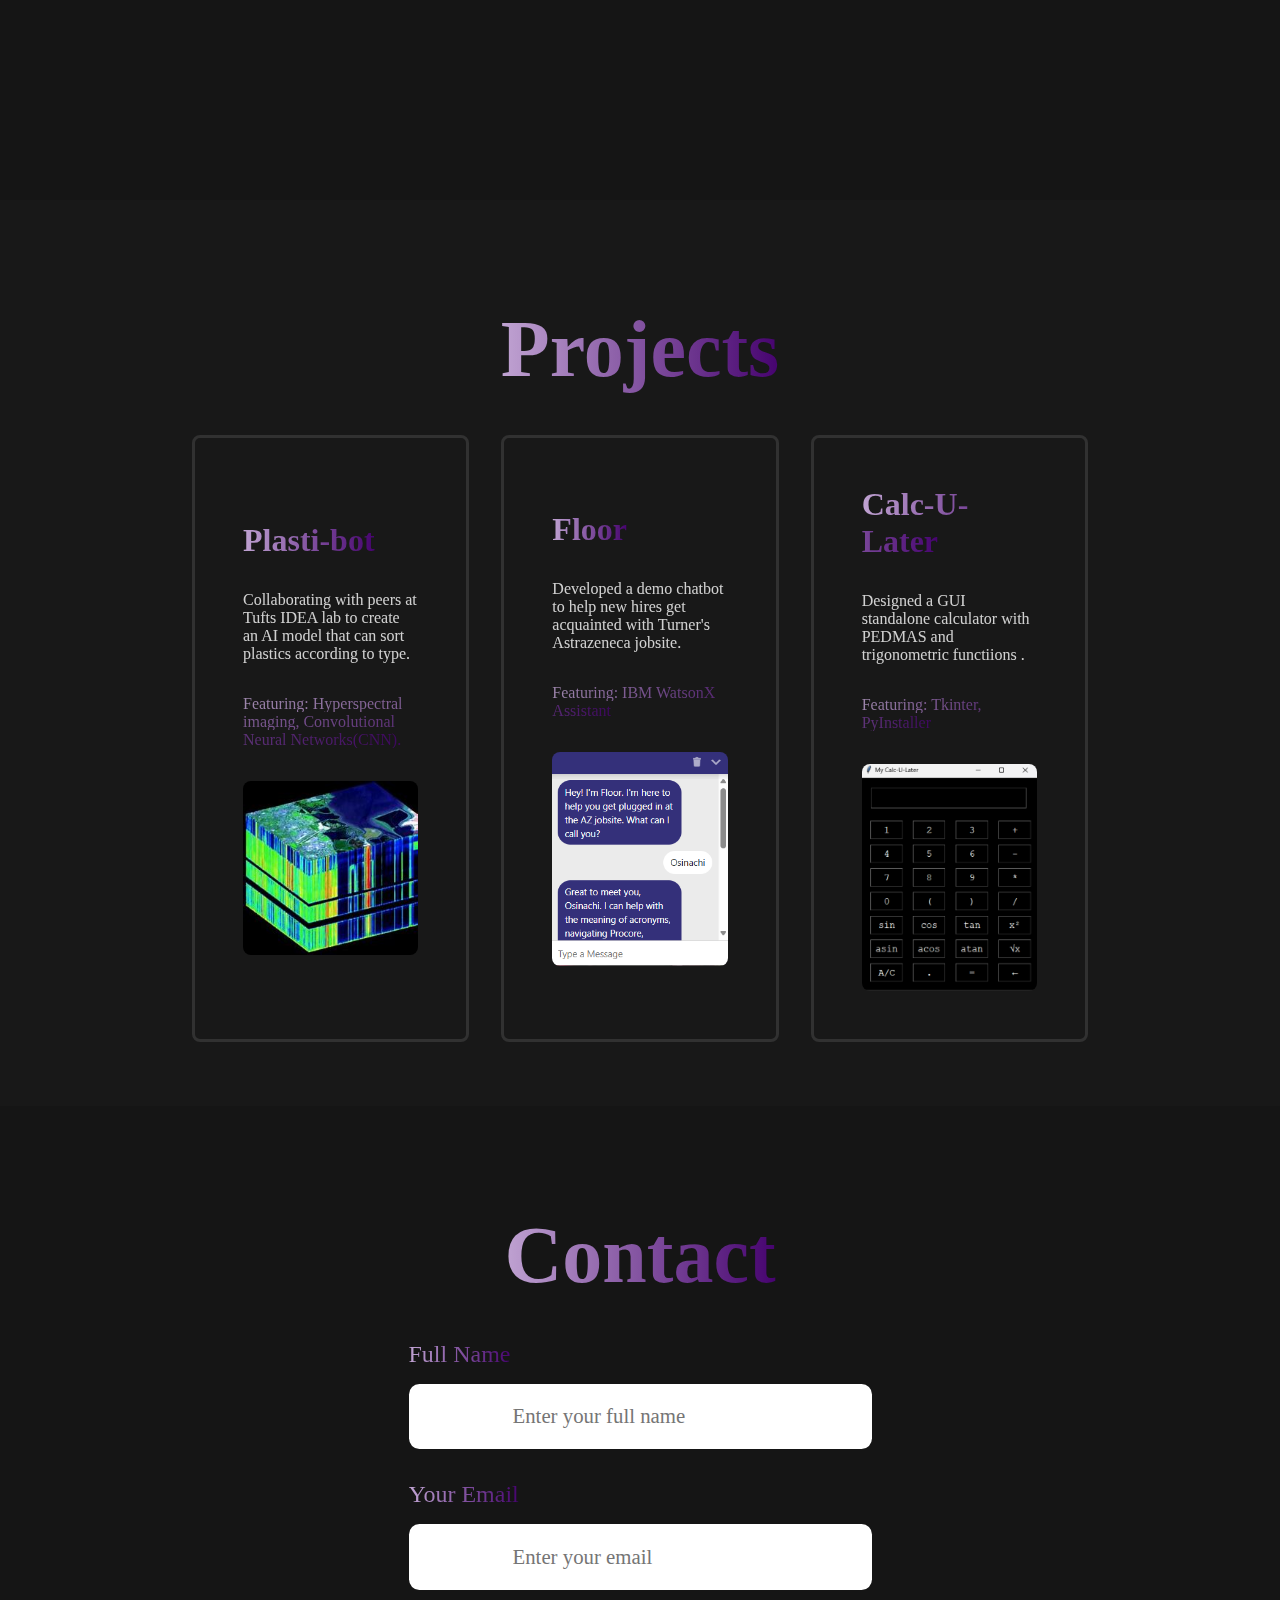
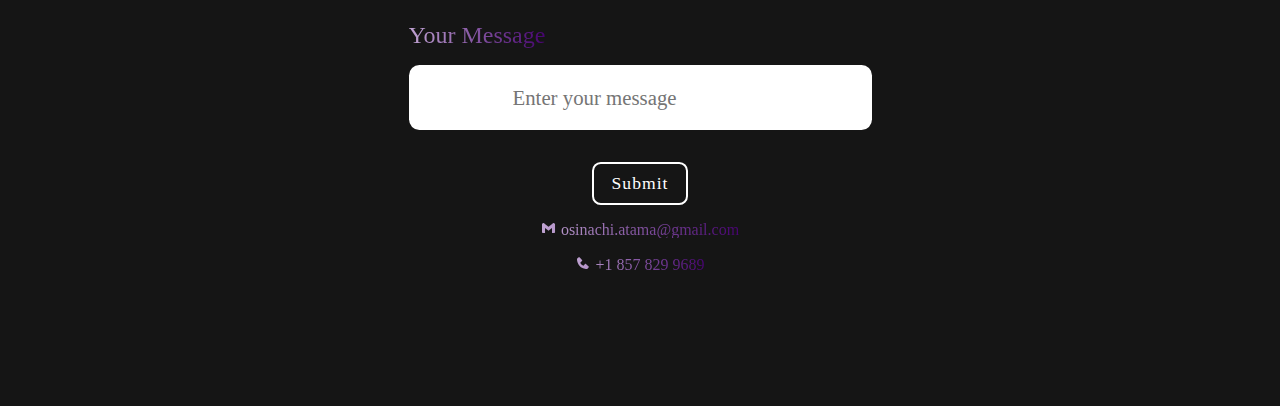
==== commit 6792320d: "Added some contact information at the bottom and reviewed the icons" ====
--- a/index.html
+++ b/index.html
@@ -47,8 +47,11 @@
         </div>
 
         <ul class="icons">
-            <a class= "icon" class="linkedin" href="https://www.linkedin.com/in/osinachi-atama/"><img height = "50" width="50" src="images/linkedin.png" alt=""></a>
-            <a class= "icon" href="https://github.com/OsinachiAtama"><img class= "github"src="images/github.png" alt="" height="50" width="50"></a>
+            <a class="icon"   href="https://www.linkedin.com/in/osinachi-atama/">
+                <i class='bx bxl-linkedin' ></i></a>
+            <a  class="icon" href="https://github.com/OsinachiAtama">
+                <i class='bx bxl-github' ></i>
+            </a>
         </ul>
 
 
@@ -162,14 +165,16 @@
         </form>
 
         <footer>
-            <div class="col-left">
-                <span> 
+            <div>
+                <span><i class='bx bxl-gmail'></i>
                     osinachi.atama@gmail.com
                 </span>
             </div>
 
-            <div class="col-right">
-
+            <div>
+                <span><i class='bx bxs-phone' ></i>
+                   +1 857 829 9689
+                </span>
             </div>
         </footer>
 
--- a/style.css
+++ b/style.css
@@ -161,11 +161,13 @@
 }
 
 .icon{
-    height: 6vh;
+
+    font-size: 3em ;
+    /* height: 6vh;
     background: linear-gradient(to bottom, #c0a3d2, #46036f);
     border:linear-gradient(to bottom, #c0a3d2, #46036f) ; 
     background-clip: content-box;
-    gap:3em; 
+    gap:3em;  */
 } 
 
 
@@ -335,6 +337,17 @@
     background: rgb(229,229,229);
 }
 
+/*-------------------------------Footer-------------------------------*/
+
+footer{
+    display: flex;
+    flex-direction: column;
+    align-items: center;
+    gap: 1em;
+    padding-top: 15px;
+}
+
+footer 
 
 
 
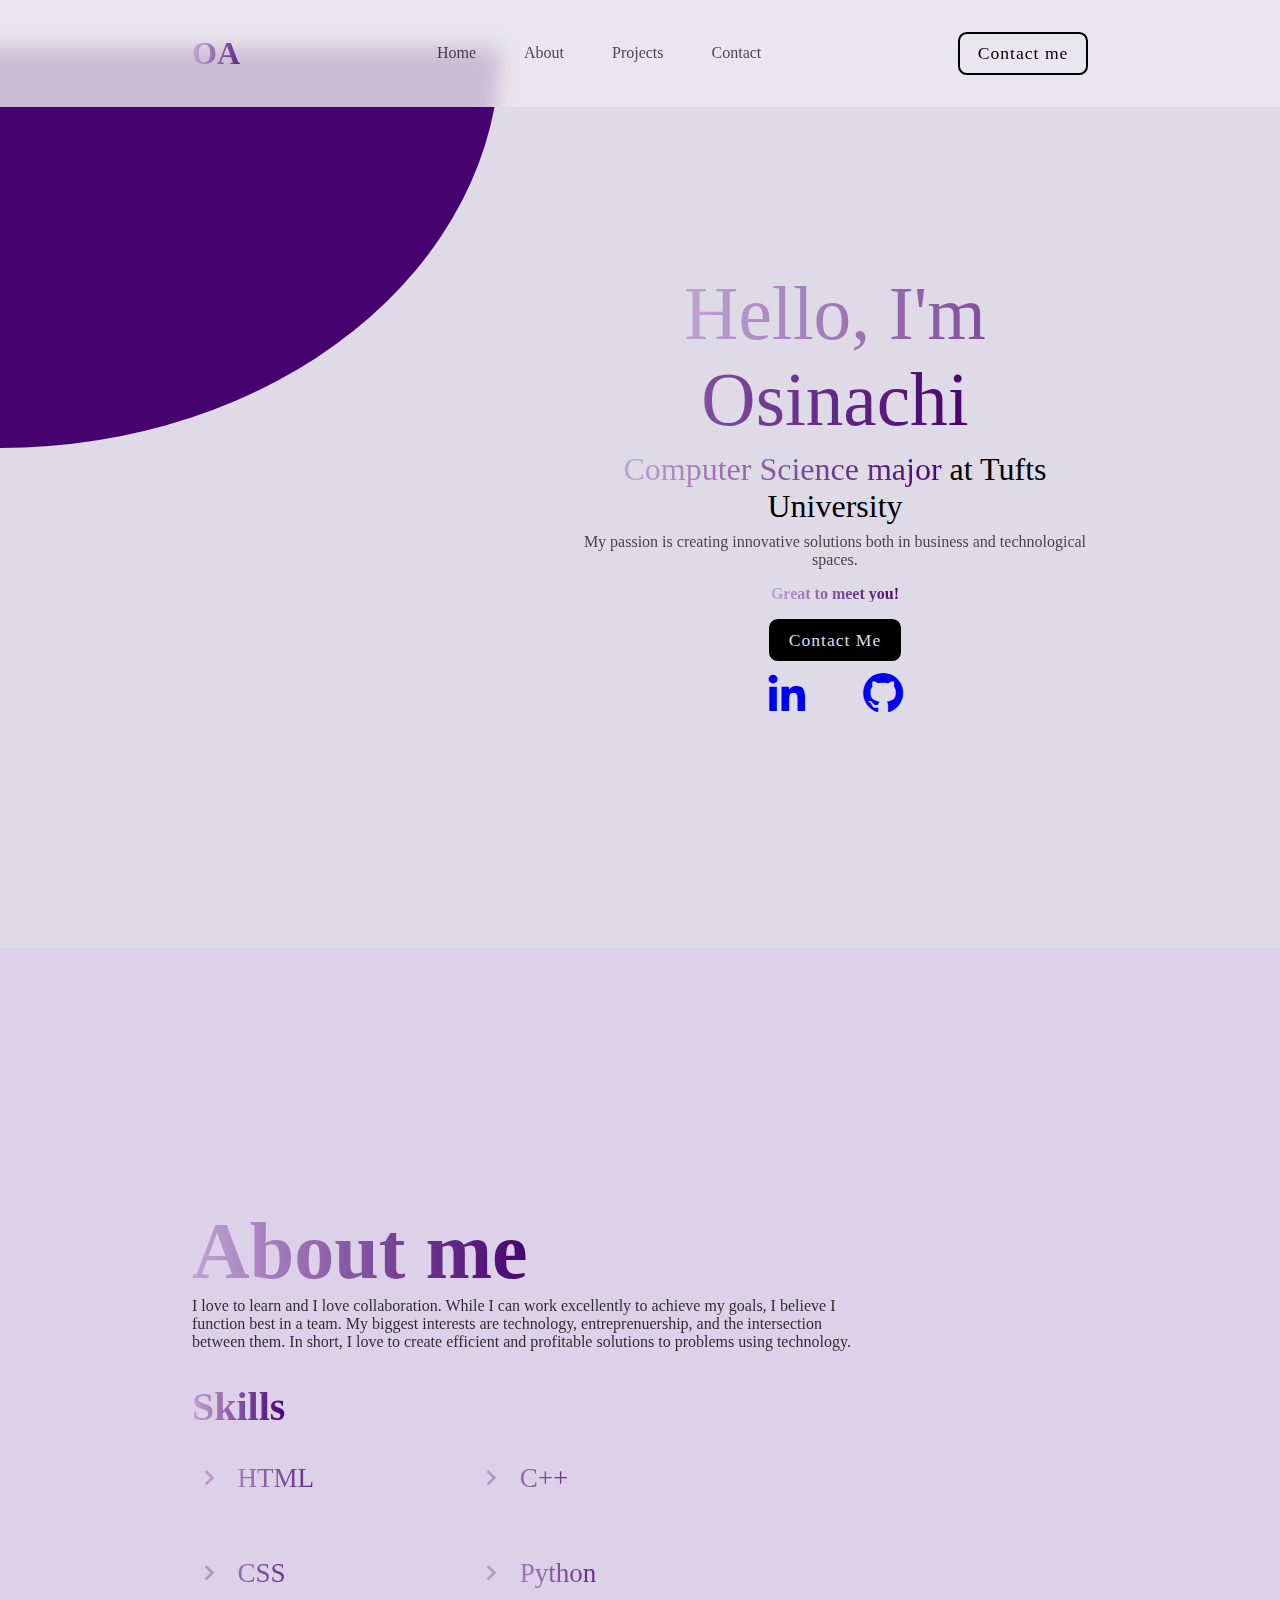
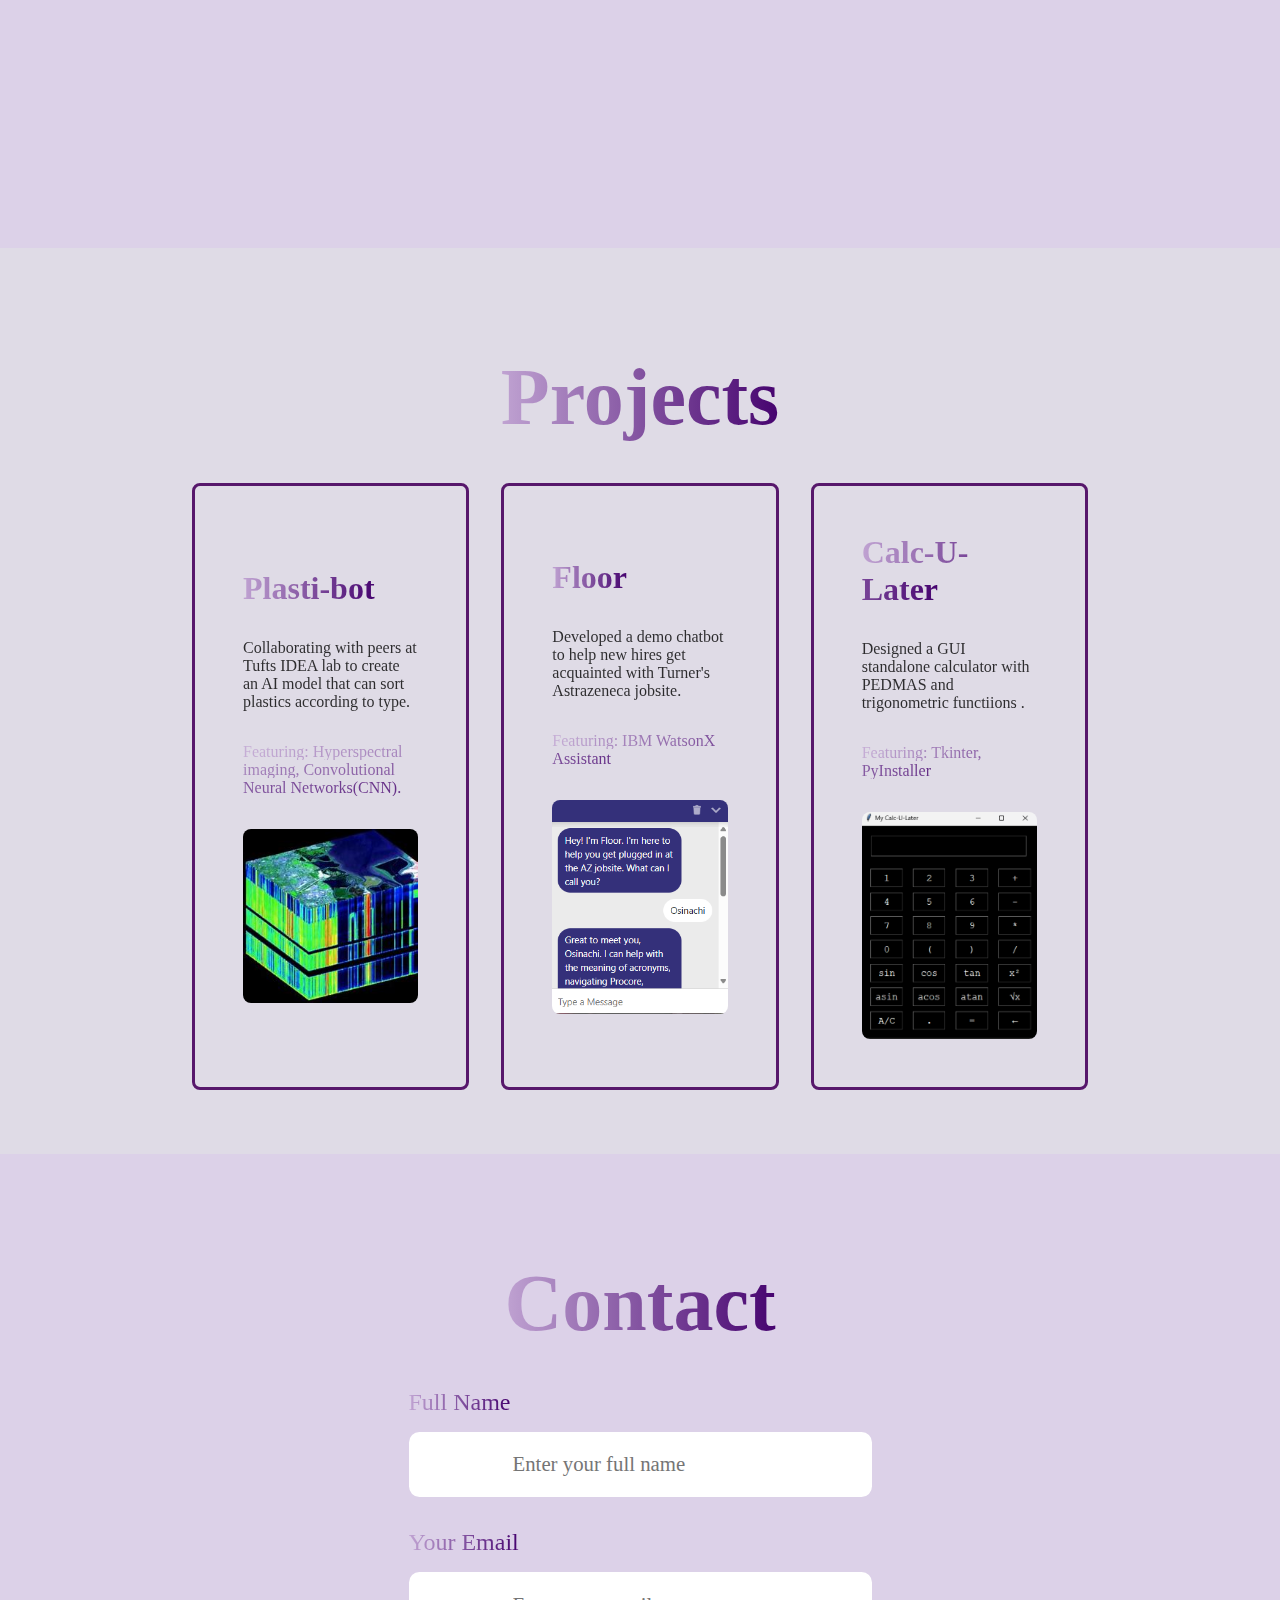
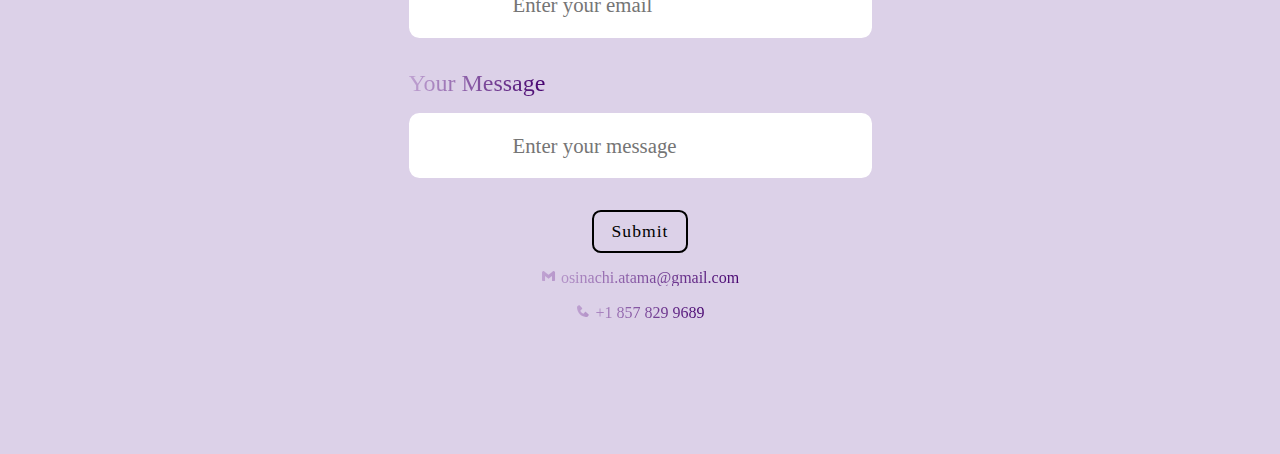
==== commit bfe34438: "Refined homepage and changes background colors" ====
--- a/index.html
+++ b/index.html
@@ -13,6 +13,8 @@
 </head>
 
 <body>
+    <div class="circle">       
+    </div>
     
     <nav>
         <a href="#" class = "logo" ><span>OA</span> </a>
@@ -30,8 +32,9 @@
     </nav>
     
     <section id="home">
-        <img class = "profile" src="images/profile.jpg" alt="">
-
+       
+        <img class = "profile" src="images/profile1.png" alt="">
+        
         <div class="info-box">
             <h1><span>Hello, I'm Osinachi</span></h1>
             <h3><span>Computer Science major</span> at Tufts University</h3>
@@ -41,18 +44,20 @@
             </p>
             <p> <h4><span> Great to meet you!</span></h4></p>
 
+        
+
+            <div class="btn-box">
+                <a class="btn"href="#contact">Contact Me</a>
+            </div>
+
+            <ul class="icons">
+                <a class="icon"   href="https://www.linkedin.com/in/osinachi-atama/">
+                    <i class='bx bxl-linkedin' ></i></a>
+                <a  class="icon" href="https://github.com/OsinachiAtama">
+                    <i class='bx bxl-github' ></i>
+                </a>
+            </ul>
         </div>
-        <div class="btn-box">
-            <div class="btn">Contact Me</div>
-        </div>
-
-        <ul class="icons">
-            <a class="icon"   href="https://www.linkedin.com/in/osinachi-atama/">
-                <i class='bx bxl-linkedin' ></i></a>
-            <a  class="icon" href="https://github.com/OsinachiAtama">
-                <i class='bx bxl-github' ></i>
-            </a>
-        </ul>
 
 
     </section>
@@ -94,7 +99,7 @@
             </div>
              
         </div>
-        <img src="./images/profile.jpg" alt="">
+        <img src="./images/profile1.png" alt="">
     </section>
 
     <section id="Projects">
--- a/style.css
+++ b/style.css
@@ -14,8 +14,8 @@
 }
 
 :root{
-    --background: rgb(24,24,24);
-    --second-background:rgb(21,21,21);
+    --background: rgb(223, 219, 230);
+    --second-background:rgb(220, 209, 232);
 }
 
 body{ 
@@ -31,7 +31,7 @@
     display:flex;
     align-items: center;
     justify-content: space-between;
-    background-color: rgba(15,15,15,0.8);
+    background-color: rgba(236, 232, 240, 0.8);
     backdrop-filter: blur(10px);
     z-index: 1000;
 }
@@ -44,7 +44,7 @@
 }
 
 nav ul a{
-    color:white; 
+    color:black; 
     opacity:0.7;
     transition: 0.2s ease-in-out;
 }
@@ -66,18 +66,18 @@
 
 .btn{
     padding:0.5em 1em;
-    color: white;
+    color: black;
     font-weight: 500;
     letter-spacing: 1px;
     border-radius: 0.5em;
     font-size: 1.1em;
-    border:2px solid white;
+    border:2px solid black;
     cursor: pointer;
     transition: 0.3s ease-in-out;
 }
 
 .btn:hover{
-    background-color: white;
+    background-color: black;
     color: var(--background);
     
 }
@@ -93,7 +93,7 @@
 }
 
 #menu{
-    color: white;
+    color: black;
     font-size: 3em;
 
 }
@@ -104,26 +104,43 @@
 }
 
 #home{
+    /* border-color: #c0a3d2;
+    border-style: solid ; */
     display: flex;
     /*This stacks everything in the flex from top to bottom*/
-    flex-direction: column;
+    /* flex-direction: column; */
     align-items: center;
     justify-content: center;
     gap:2em;
-    color: white;
-}
+    color: black;
+    margin-top: 3em;
+    margin-left: 3em;
+  
+    z-index: 1;
+}
+
+.circle{
+    width: 500px;
+    height: 400px; 
+    border-bottom-right-radius: 100%;
+    background-color: #46036f;
+    overflow: hidden;
+    position: absolute;
+}
+
 
 .profile{
-    width: 25vh; /*25% view port height, useful in creating responsive designs
+    width: 40vh; /*25% view port height, useful in creating responsive designs
     vw means viewport width*/
     border-radius: 50%;
-    margin-top: 3em;
+    /* margin-top: 3em; */
 }
 
 .info-box{
     display: flex;
     flex-direction: column;
     text-align: center;
+    align-items: center;
     gap:0.5em;
     max-width: 650px;
 }
@@ -150,19 +167,20 @@
 }
 
 .btn-box .btn:nth-of-type(1){
-    background-color:white;
+    background-color:black;
     color:var(--background);
    
 }
 
 .btn-box .btn:nth-of-type(1):hover{
     background-color:var(--background);
-    color:white;
+    color:black;
 }
 
 .icon{
 
     font-size: 3em ;
+    
     /* height: 6vh;
     background: linear-gradient(to bottom, #c0a3d2, #46036f);
     border:linear-gradient(to bottom, #c0a3d2, #46036f) ; 
@@ -188,6 +206,7 @@
     align-items: center;
     justify-content: center;
     gap:5em;
+   
 }
 
 #about img{
@@ -207,7 +226,7 @@
 }
 
 .about-box p{
-    color:white;
+    color:black;
     opacity: 0.8;
 }
 
@@ -266,7 +285,7 @@
 }
 
 .box{
-    border: 3px solid rgb(49,49,49);
+    border: 3px solid rgb(87, 23, 107);
     border-radius: 0.5em;
     display: flex;
     flex-direction: column;
@@ -275,14 +294,14 @@
     object-fit: cover;
     padding: 3em;
     gap: 2em;
-    color: white;
+    color: black;
     cursor: pointer;
     transition: 0.3s ease-in-out;
     
 }
 
 .box:hover{
-    border: 3px solid rgb(100,100,100);
+    border: 3px solid rgb(166, 122, 169);
 }
 
 .box h1{
@@ -347,7 +366,7 @@
     padding-top: 15px;
 }
 
-footer 
+
 
 
 
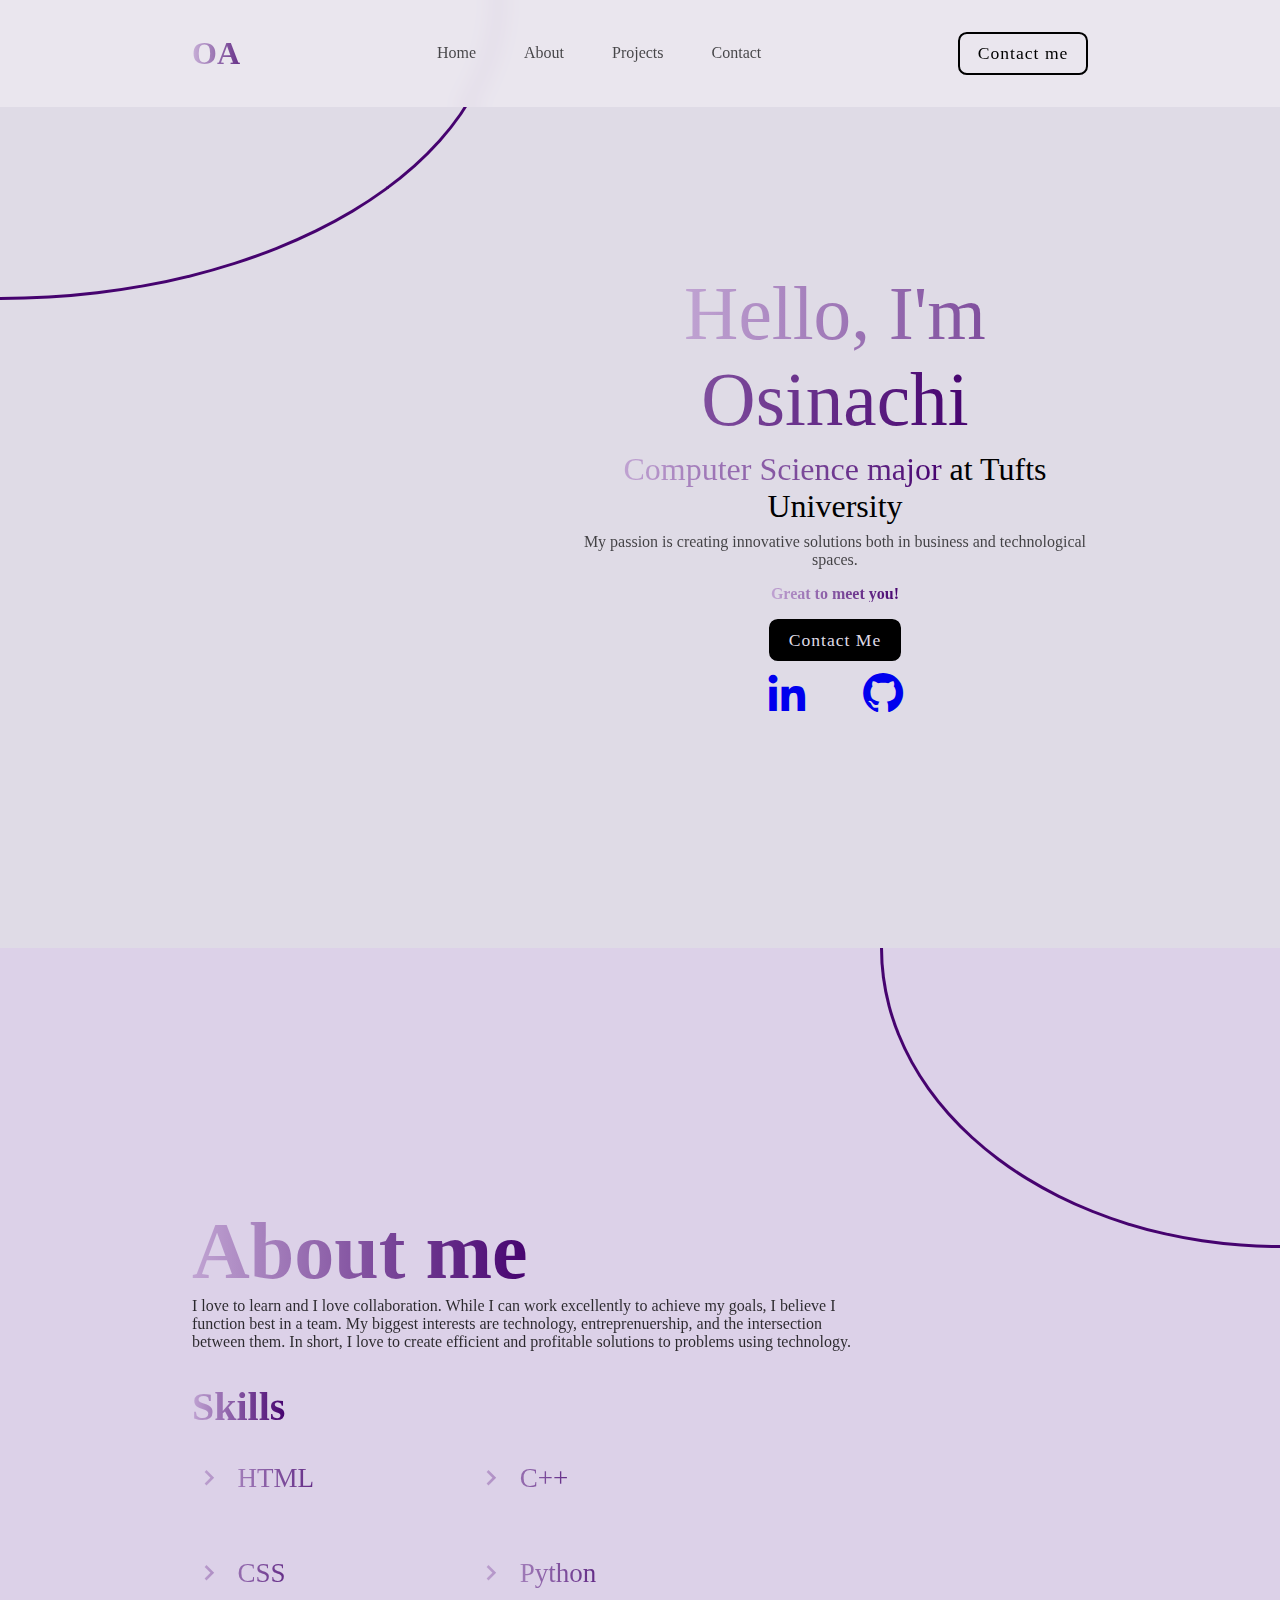
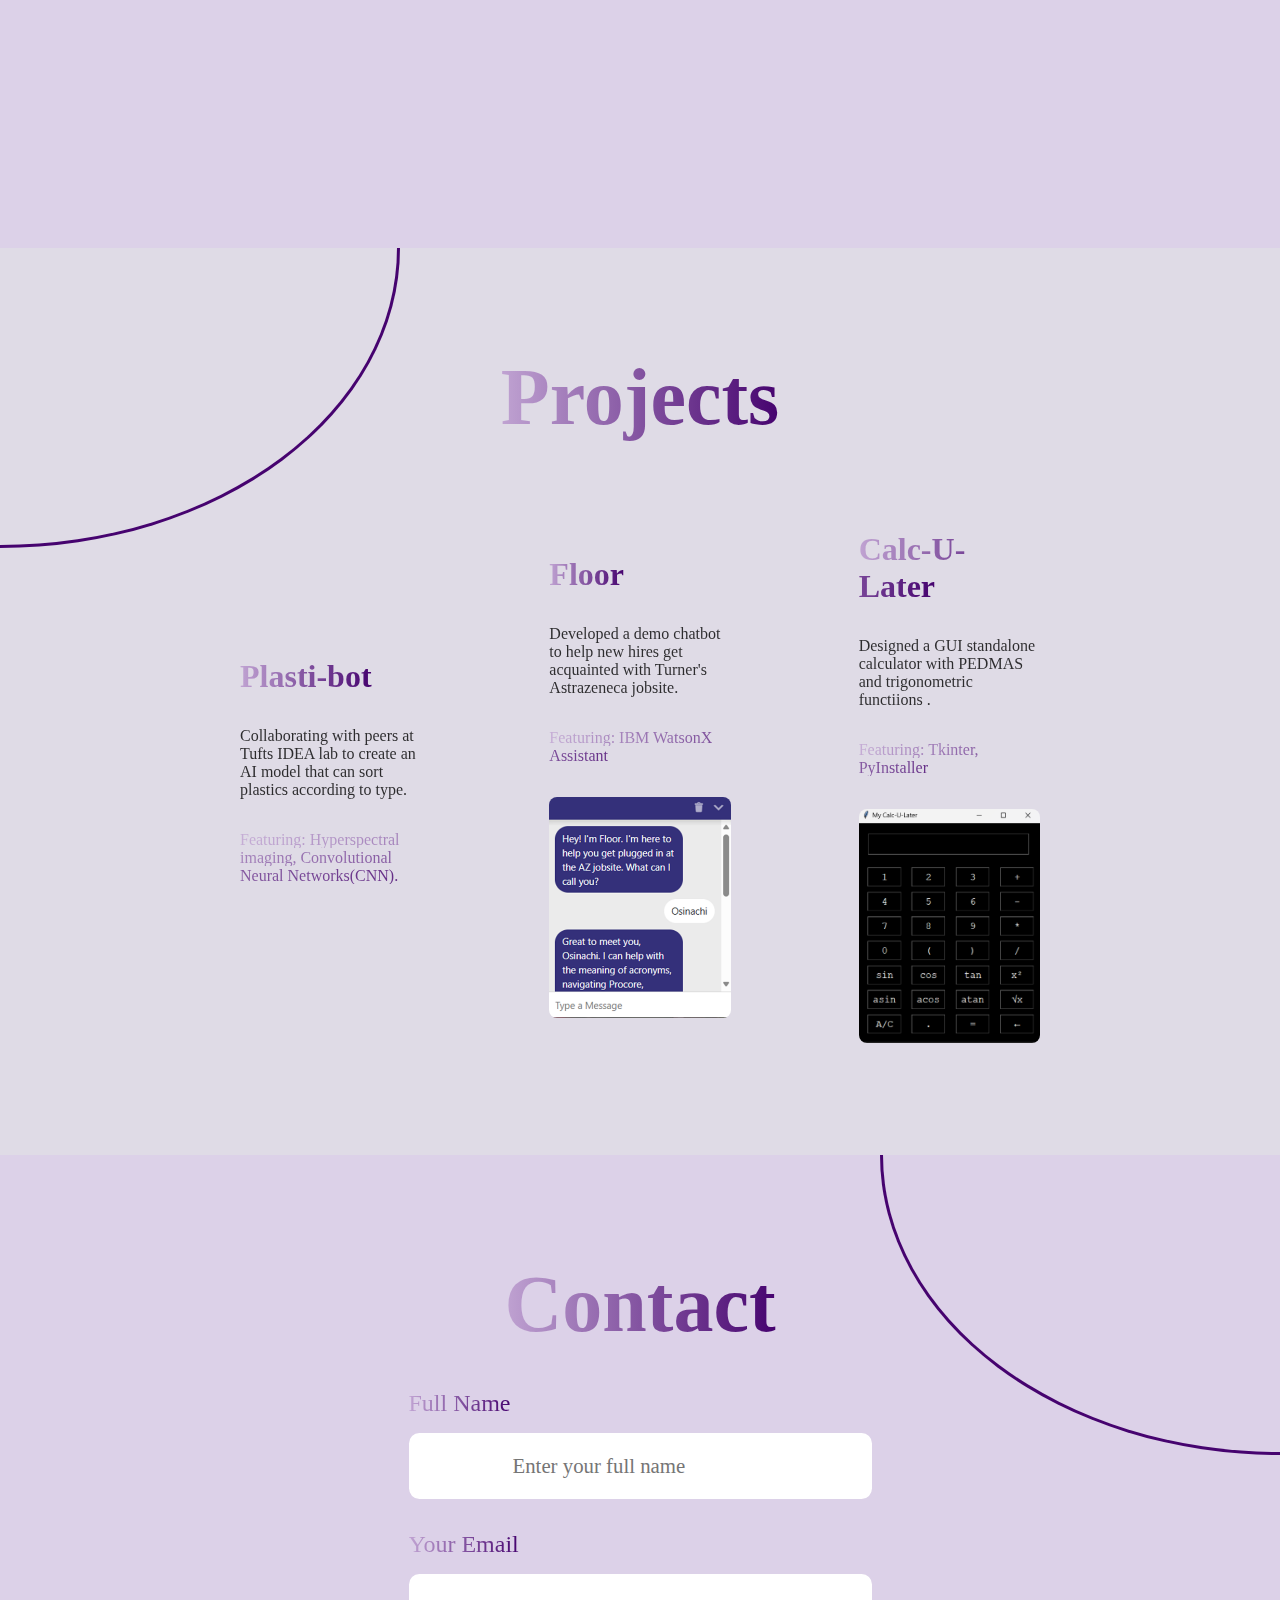
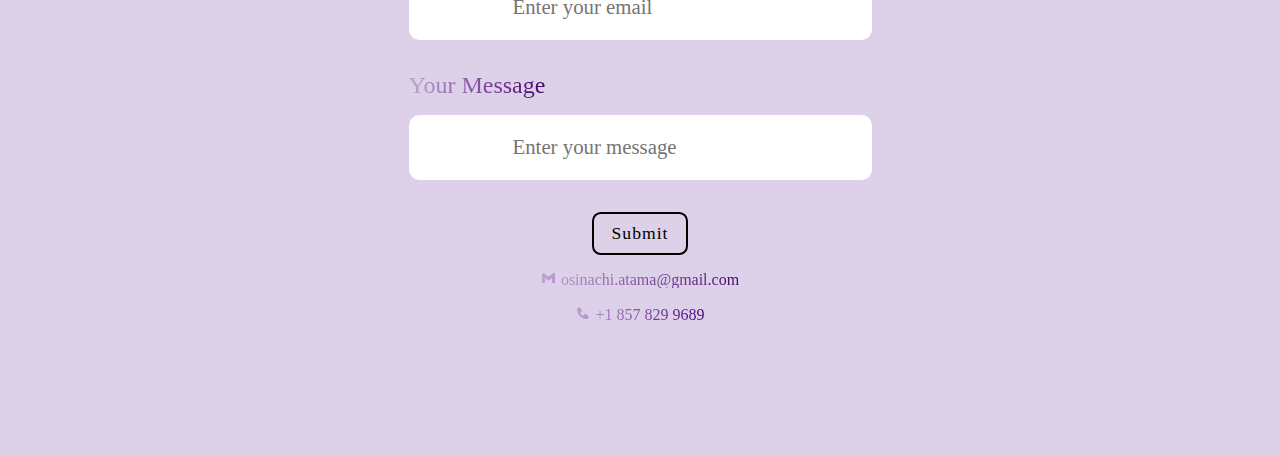
==== commit 97d5159a: "Refined general look of website and changed plastic image" ====
--- a/index.html
+++ b/index.html
@@ -13,7 +13,8 @@
 </head>
 
 <body>
-    <div class="circle">       
+    <div class="home_circle">
+
     </div>
     
     <nav>
@@ -62,11 +63,15 @@
 
     </section>
 
+    <div class="about_circle">   
+        
+    </div>
+  
     <section id="about">
         <div class="about-box">
             <div class="about-info">
                 <h1><span>About me</span></h1>
-                <p>I love to learn and I love collaboration. While I can work 
+                <p> I love to learn and I love collaboration. While I can work 
                     excellently to achieve my goals, I believe I function best 
                     in a team. My biggest interests are technology, entreprenuership,
                     and the intersection between them. In short, I love to create 
@@ -102,6 +107,9 @@
         <img src="./images/profile1.png" alt="">
     </section>
 
+    <div class="project_circle">
+
+    </div> 
     <section id="Projects">
         <h1 class="header"><span>Projects</span></h1>
         
@@ -115,7 +123,7 @@
                 <p><span>Featuring: Hyperspectral imaging, Convolutional 
                     Neural Networks(CNN). 
                 </span></p>
-                <img src="./images/pbot2.jpg" alt="">
+                <img src="./images/plastic.png" alt="">
 
             </div>
 
@@ -147,6 +155,10 @@
 
     </section>
 
+    <div class="contact_circle">
+
+    </div> 
+
     <section id="contact">
         <h1 class="header"><span>Contact</span></h1>
 
--- a/style.css
+++ b/style.css
@@ -23,6 +23,18 @@
     background-color: var(--background);
 }
 
+.home_circle{
+    top: 0;
+    width: 500px;
+    height: 300px; 
+    border-bottom-right-radius: 100%;
+    border: #46036f 3px solid;
+    border-top: none;
+    border-left:none ;
+    position: absolute;
+    z-index: 1;
+}
+
 nav{
     position: fixed;
     top:0;
@@ -119,14 +131,6 @@
     z-index: 1;
 }
 
-.circle{
-    width: 500px;
-    height: 400px; 
-    border-bottom-right-radius: 100%;
-    background-color: #46036f;
-    overflow: hidden;
-    position: absolute;
-}
 
 
 .profile{
@@ -134,6 +138,7 @@
     vw means viewport width*/
     border-radius: 50%;
     /* margin-top: 3em; */
+    z-index: 2;
 }
 
 .info-box{
@@ -200,6 +205,18 @@
 
 /*---------------------About page-------------------*/
 
+
+.about_circle{
+    width: 400px;
+    height: 300px; 
+    border: #46036f solid 3px;
+    border-top: none;
+    border-right: none ;
+    border-bottom-left-radius: 100%;
+    right: 0px;    
+    position: absolute;
+    z-index: 1;
+}
 #about{
     background-color: var(--second-background);
     display: flex;
@@ -212,6 +229,7 @@
 #about img{
     width: 30vw;
     border-radius: 1em;
+    z-index: 3;
 }
 
 .about-box{
@@ -268,14 +286,28 @@
 
 /*---------------------Projects page-------------------*/
 
+.project_circle{
+    width: 400px;
+    height: 300px; 
+    border: #46036f solid 3px;
+    border-top: none;
+    border-left: none ;
+    border-bottom-right-radius: 100%;
+    left: 0px;    
+    position: absolute;
+    z-index: 1;
+}
+
 #projects{
     background-color: var(--background);
+    
 }
 
 .header{
     text-align: center;
     font-size: 5em;
     margin: 0.5em 0;
+    z-index: 3;
 }
 
 .project-container{
@@ -285,7 +317,7 @@
 }
 
 .box{
-    border: 3px solid rgb(87, 23, 107);
+    /* border: 3px solid rgb(87, 23, 107); */
     border-radius: 0.5em;
     display: flex;
     flex-direction: column;
@@ -301,7 +333,7 @@
 }
 
 .box:hover{
-    border: 3px solid rgb(166, 122, 169);
+    border: 1px solid rgb(166, 122, 169);
 }
 
 .box h1{
@@ -319,6 +351,19 @@
 
 
 /*---------------------Contact page-------------------*/
+
+
+.contact_circle{
+    width: 400px;
+    height: 300px; 
+    border: #46036f solid 3px;
+    border-top: none;
+    border-right: none ;
+    border-bottom-left-radius: 100%;
+    right: 0px;    
+    position: absolute;
+    z-index: 1;
+}
 
 #contact{
     background-color: var(--second-background);
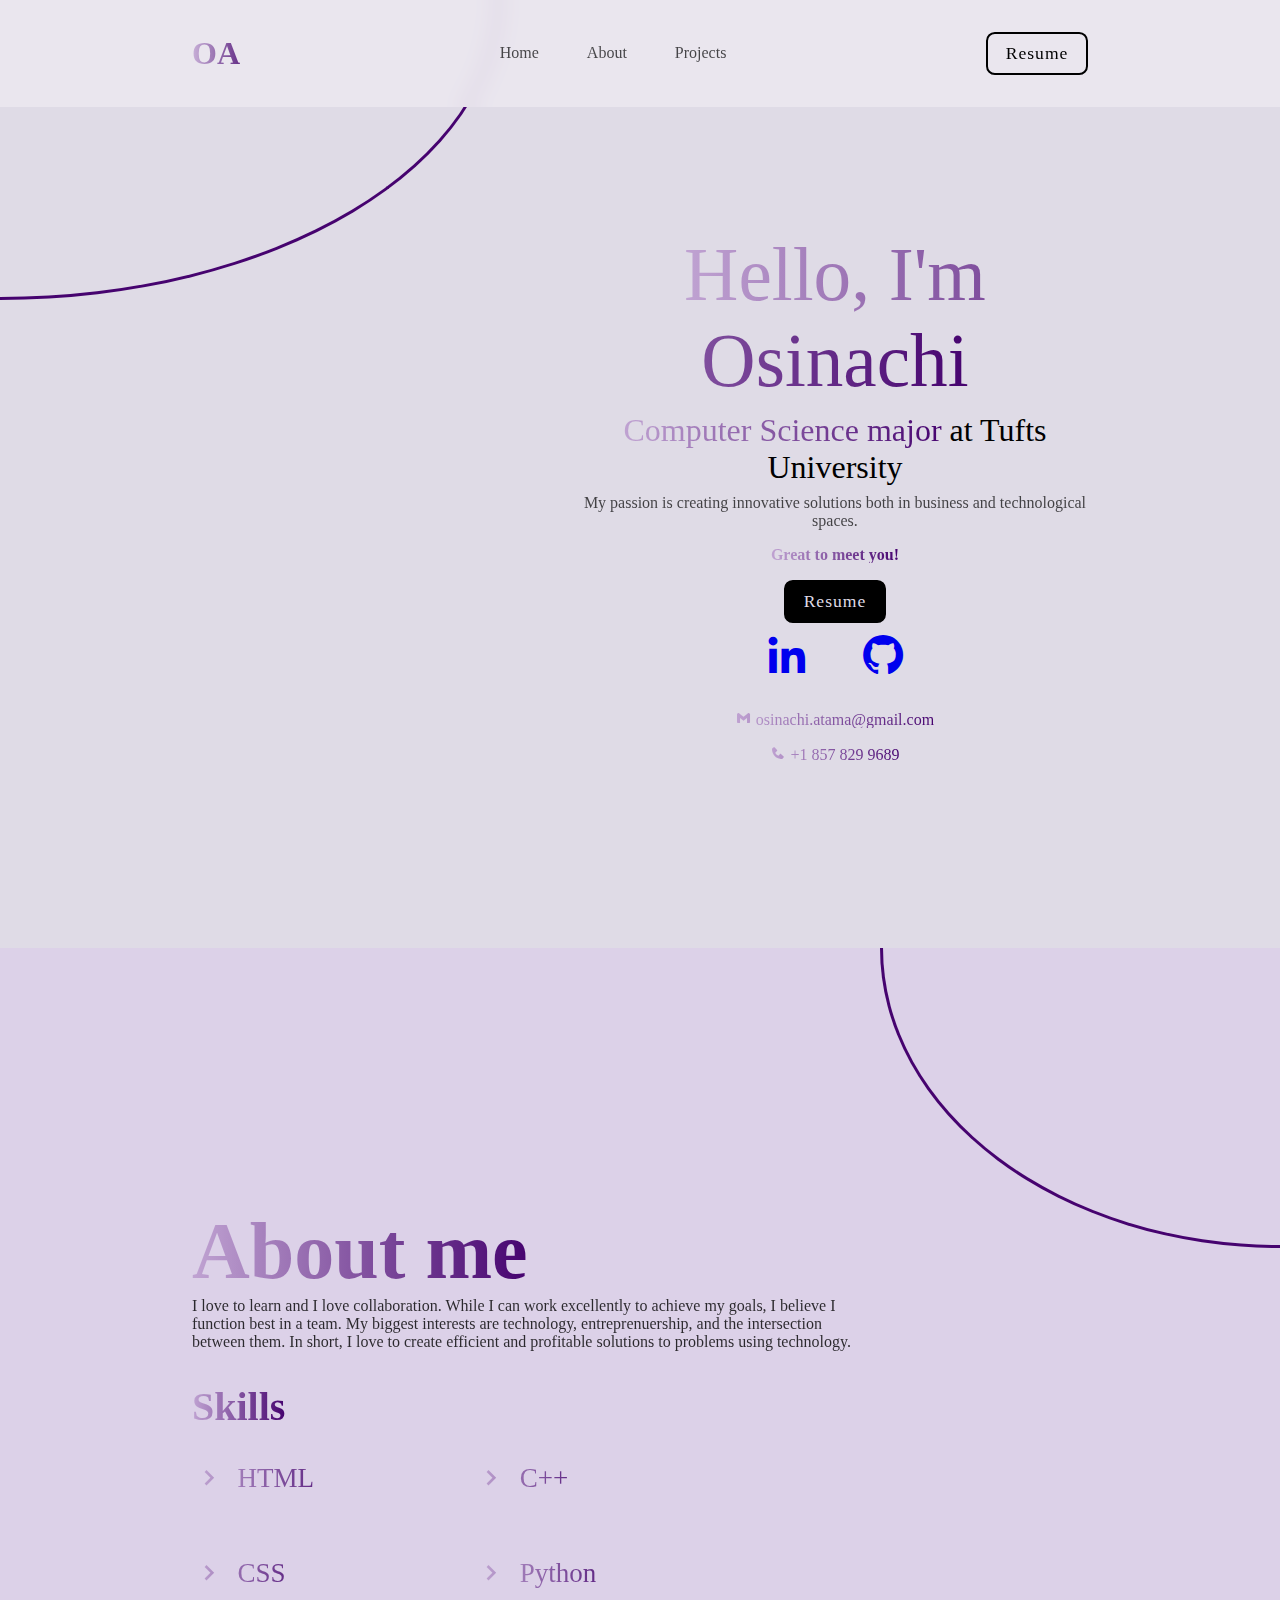
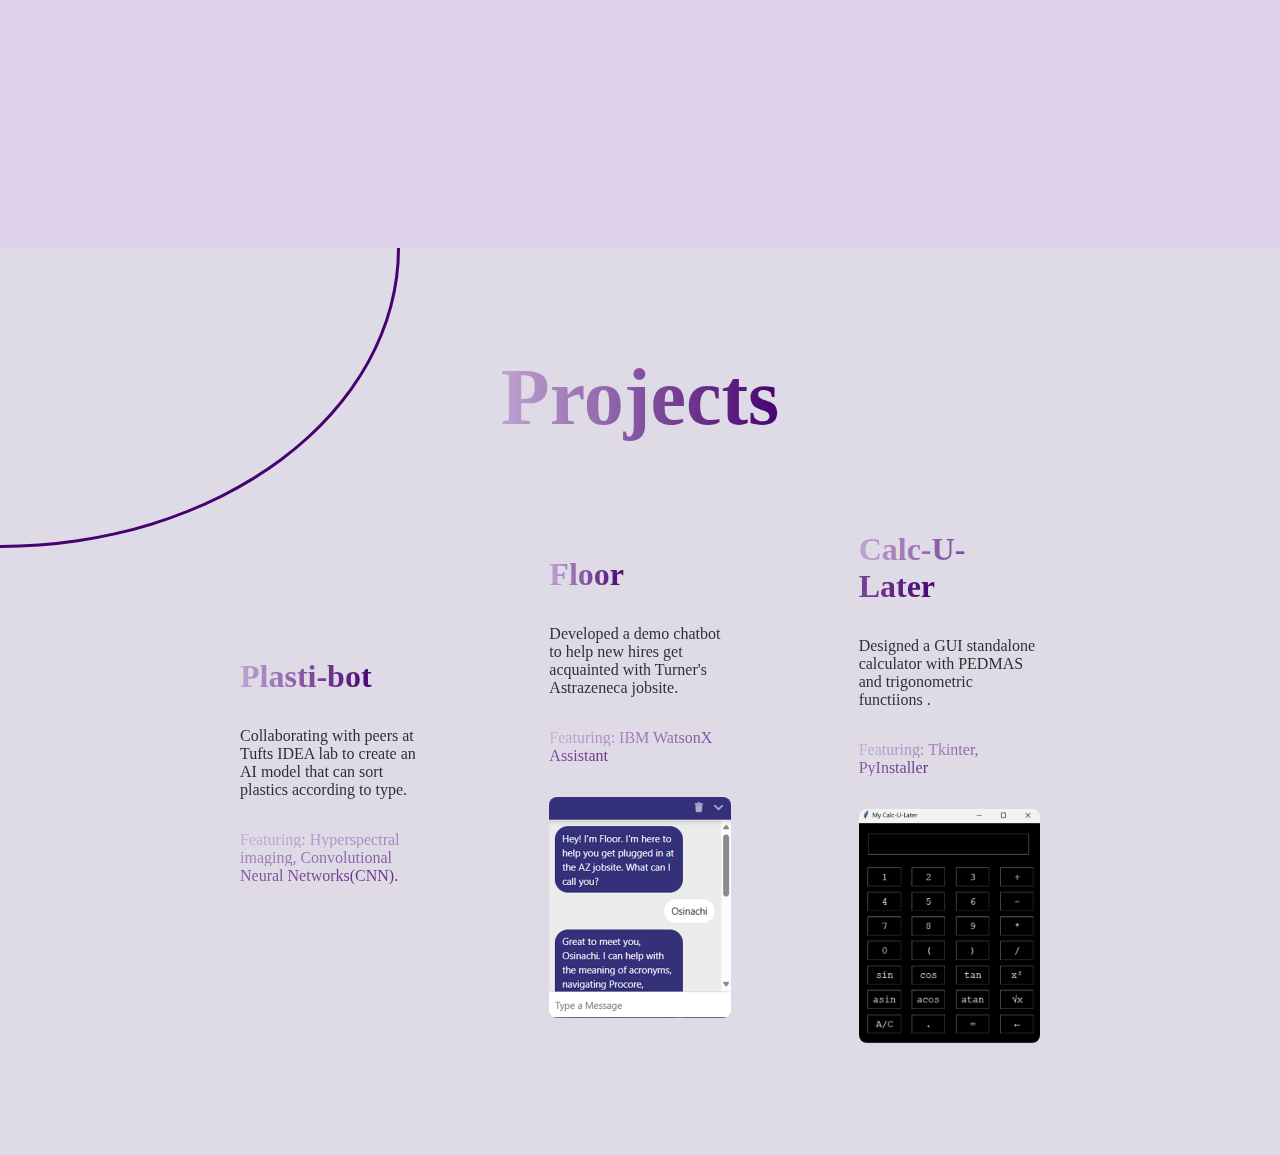
==== commit 887178ff: "Changed contact me to resume button and uploaded resume. Removed contact me page" ====
--- a/index.html
+++ b/index.html
@@ -23,13 +23,13 @@
             <a href="#home">Home</a>
             <a href="#about">About</a>
             <a href="#Projects">Projects</a>
-            <a href="#contact">Contact</a>
+            <!-- <a href="#contact">Contact</a> -->
         </ul>
         <!--Diff between an id and a class is that an id should be unique
         but a class can be reused. "i" is used to italicize things -->
         <!-- <i class="bx bx-menu-alt-right" id="menu"></i>  -->
          <!-- i tag is also used to add icons... -->
-        <a href="#contact" class="btn">Contact me</a>
+        <a href="https://docs.google.com/document/d/15bx5w6itOr2MkXTo_YjRsiiTMItWhS0G/edit?usp=sharing&ouid=110801441156730051472&rtpof=true&sd=true" class="btn">Resume</a>
     </nav>
     
     <section id="home">
@@ -48,7 +48,7 @@
         
 
             <div class="btn-box">
-                <a class="btn"href="#contact">Contact Me</a>
+                <a class="btn"href="https://docs.google.com/document/d/15bx5w6itOr2MkXTo_YjRsiiTMItWhS0G/edit?usp=sharing&ouid=110801441156730051472&rtpof=true&sd=true">Resume</a>
             </div>
 
             <ul class="icons">
@@ -58,7 +58,22 @@
                     <i class='bx bxl-github' ></i>
                 </a>
             </ul>
+            <footer>
+                <div>
+                    <span><i class='bx bxl-gmail'></i>
+                        osinachi.atama@gmail.com
+                    </span>
+                </div>
+    
+                <div>
+                    <span><i class='bx bxs-phone' ></i>
+                       +1 857 829 9689
+                    </span>
+                </div>
+            </footer>
         </div>
+
+        
 
 
     </section>
@@ -155,11 +170,11 @@
 
     </section>
 
-    <div class="contact_circle">
-
-    </div> 
-
-    <section id="contact">
+    <!-- <div class="contact_circle">
+
+    </div>  -->
+
+    <!-- <section id="contact">
         <h1 class="header"><span>Contact</span></h1>
 
         <form action="#">
@@ -193,7 +208,7 @@
                    +1 857 829 9689
                 </span>
             </div>
-        </footer>
+        </footer>        -->
 
     </section>
     <script src = "script.js"></script>
